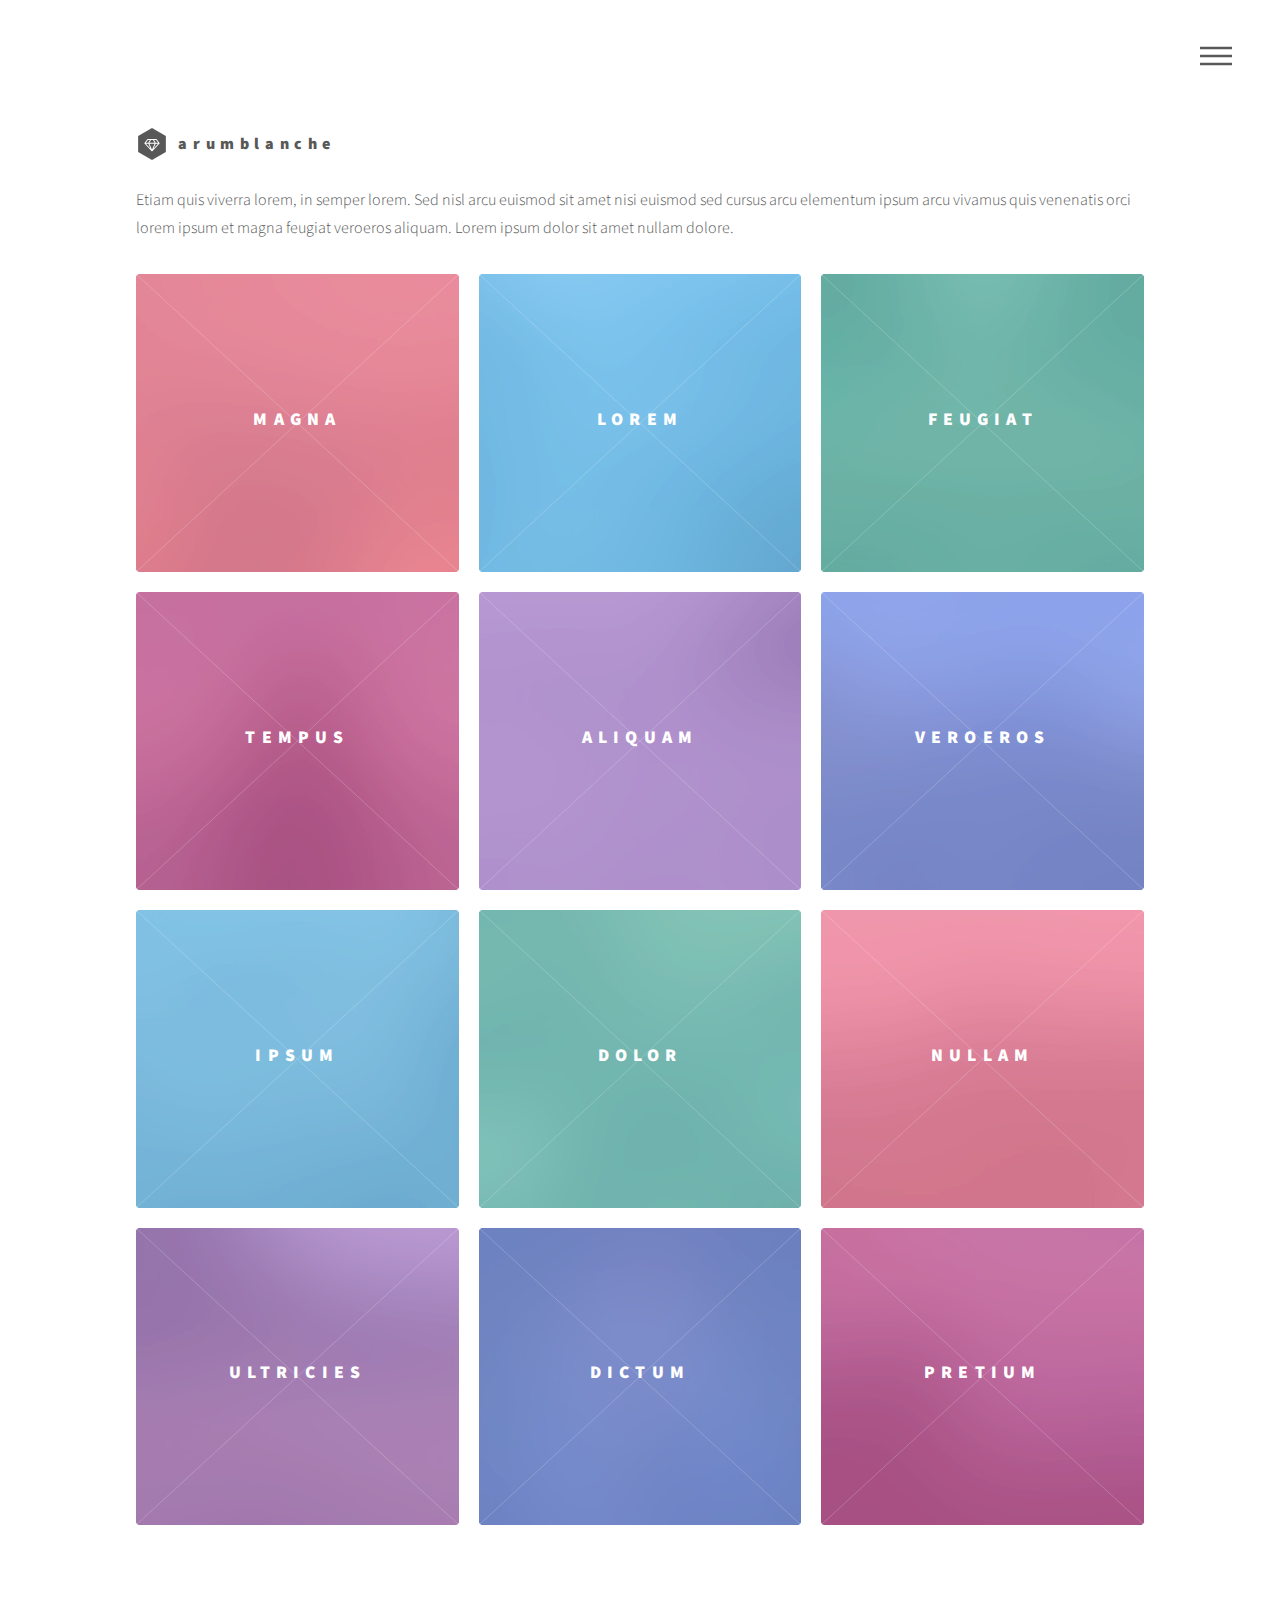
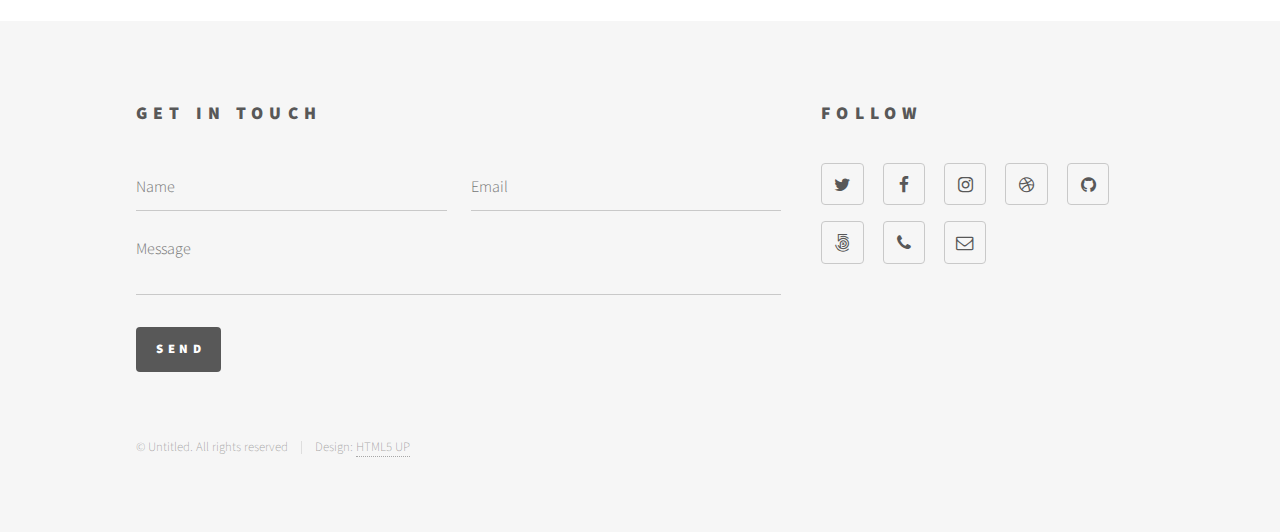
==== index.html @ fb4c318f "initial upload" ====
<!DOCTYPE HTML>
<!--
	Phantom by HTML5 UP
	html5up.net | @ajlkn
	Free for personal and commercial use under the CCA 3.0 license (html5up.net/license)
-->
<html>
	<head>
		<title>arum blanche</title>
		<meta charset="utf-8" />
		<meta name="viewport" content="width=device-width, initial-scale=1, user-scalable=no" />
		<link rel="stylesheet" href="assets/css/main.css" />
		<noscript><link rel="stylesheet" href="assets/css/noscript.css" /></noscript>
	</head>
	<body class="is-preload">
		<!-- Wrapper -->
			<div id="wrapper">

				<!-- Header -->
					<header id="header">
						<div class="inner">

							<!-- Logo -->
								<a href="index.html" class="logo">
									<span class="symbol"><img src="images/logo.svg" alt="" /></span><span class="title">arumblanche</span>
								</a>

							<!-- Nav -->
								<nav>
									<ul>
										<li><a href="#menu">Menu</a></li>
									</ul>
								</nav>

						</div>
					</header>

				<!-- Menu -->
					<nav id="menu">
						<h2>Menu</h2>
						<ul>
							<li><a href="index.html">Home</a></li>
							<li><a href="generic.html">Ipsum veroeros</a></li>
							<li><a href="generic.html">Tempus etiam</a></li>
							<li><a href="generic.html">Consequat dolor</a></li>
							<li><a href="elements.html">Elements</a></li>
						</ul>
					</nav>

				<!-- Main -->
					<div id="main">
						<div class="inner">
							<header>
								<!-- 
								<h1>This is Phantom, a free, fully responsive site<br />
								template designed by <a href="http://html5up.net">HTML5 UP</a>.</h1> --> 
								<p>Etiam quis viverra lorem, in semper lorem. Sed nisl arcu euismod sit amet nisi euismod sed cursus arcu elementum ipsum arcu vivamus quis venenatis orci lorem ipsum et magna feugiat veroeros aliquam. Lorem ipsum dolor sit amet nullam dolore.</p>
							</header>
							<section class="tiles">
								<article class="style1">
									<span class="image">
										<img src="images/pic01.jpg" alt="" />
									</span>
									<a href="generic.html">
										<h2>Magna</h2>
										<div class="content">
											<p>Sed nisl arcu euismod sit amet nisi lorem etiam dolor veroeros et feugiat.</p>
										</div>
									</a>
								</article>
								<article class="style2">
									<span class="image">
										<img src="images/pic02.jpg" alt="" />
									</span>
									<a href="generic.html">
										<h2>Lorem</h2>
										<div class="content">
											<p>Sed nisl arcu euismod sit amet nisi lorem etiam dolor veroeros et feugiat.</p>
										</div>
									</a>
								</article>
								<article class="style3">
									<span class="image">
										<img src="images/pic03.jpg" alt="" />
									</span>
									<a href="generic.html">
										<h2>Feugiat</h2>
										<div class="content">
											<p>Sed nisl arcu euismod sit amet nisi lorem etiam dolor veroeros et feugiat.</p>
										</div>
									</a>
								</article>
								<article class="style4">
									<span class="image">
										<img src="images/pic04.jpg" alt="" />
									</span>
									<a href="generic.html">
										<h2>Tempus</h2>
										<div class="content">
											<p>Sed nisl arcu euismod sit amet nisi lorem etiam dolor veroeros et feugiat.</p>
										</div>
									</a>
								</article>
								<article class="style5">
									<span class="image">
										<img src="images/pic05.jpg" alt="" />
									</span>
									<a href="generic.html">
										<h2>Aliquam</h2>
										<div class="content">
											<p>Sed nisl arcu euismod sit amet nisi lorem etiam dolor veroeros et feugiat.</p>
										</div>
									</a>
								</article>
								<article class="style6">
									<span class="image">
										<img src="images/pic06.jpg" alt="" />
									</span>
									<a href="generic.html">
										<h2>Veroeros</h2>
										<div class="content">
											<p>Sed nisl arcu euismod sit amet nisi lorem etiam dolor veroeros et feugiat.</p>
										</div>
									</a>
								</article>
								<article class="style2">
									<span class="image">
										<img src="images/pic07.jpg" alt="" />
									</span>
									<a href="generic.html">
										<h2>Ipsum</h2>
										<div class="content">
											<p>Sed nisl arcu euismod sit amet nisi lorem etiam dolor veroeros et feugiat.</p>
										</div>
									</a>
								</article>
								<article class="style3">
									<span class="image">
										<img src="images/pic08.jpg" alt="" />
									</span>
									<a href="generic.html">
										<h2>Dolor</h2>
										<div class="content">
											<p>Sed nisl arcu euismod sit amet nisi lorem etiam dolor veroeros et feugiat.</p>
										</div>
									</a>
								</article>
								<article class="style1">
									<span class="image">
										<img src="images/pic09.jpg" alt="" />
									</span>
									<a href="generic.html">
										<h2>Nullam</h2>
										<div class="content">
											<p>Sed nisl arcu euismod sit amet nisi lorem etiam dolor veroeros et feugiat.</p>
										</div>
									</a>
								</article>
								<article class="style5">
									<span class="image">
										<img src="images/pic10.jpg" alt="" />
									</span>
									<a href="generic.html">
										<h2>Ultricies</h2>
										<div class="content">
											<p>Sed nisl arcu euismod sit amet nisi lorem etiam dolor veroeros et feugiat.</p>
										</div>
									</a>
								</article>
								<article class="style6">
									<span class="image">
										<img src="images/pic11.jpg" alt="" />
									</span>
									<a href="generic.html">
										<h2>Dictum</h2>
										<div class="content">
											<p>Sed nisl arcu euismod sit amet nisi lorem etiam dolor veroeros et feugiat.</p>
										</div>
									</a>
								</article>
								<article class="style4">
									<span class="image">
										<img src="images/pic12.jpg" alt="" />
									</span>
									<a href="generic.html">
										<h2>Pretium</h2>
										<div class="content">
											<p>Sed nisl arcu euismod sit amet nisi lorem etiam dolor veroeros et feugiat.</p>
										</div>
									</a>
								</article>
							</section>
						</div>
					</div>

				<!-- Footer -->
					<footer id="footer">
						<div class="inner">
							<section>
								<h2>Get in touch</h2>
								<form method="post" action="#">
									<div class="fields">
										<div class="field half">
											<input type="text" name="name" id="name" placeholder="Name" />
										</div>
										<div class="field half">
											<input type="email" name="email" id="email" placeholder="Email" />
										</div>
										<div class="field">
											<textarea name="message" id="message" placeholder="Message"></textarea>
										</div>
									</div>
									<ul class="actions">
										<li><input type="submit" value="Send" class="primary" /></li>
									</ul>
								</form>
							</section>
							<section>
								<h2>Follow</h2>
								<ul class="icons">
									<li><a href="#" class="icon style2 fa-twitter"><span class="label">Twitter</span></a></li>
									<li><a href="#" class="icon style2 fa-facebook"><span class="label">Facebook</span></a></li>
									<li><a href="#" class="icon style2 fa-instagram"><span class="label">Instagram</span></a></li>
									<li><a href="#" class="icon style2 fa-dribbble"><span class="label">Dribbble</span></a></li>
									<li><a href="#" class="icon style2 fa-github"><span class="label">GitHub</span></a></li>
									<li><a href="#" class="icon style2 fa-500px"><span class="label">500px</span></a></li>
									<li><a href="#" class="icon style2 fa-phone"><span class="label">Phone</span></a></li>
									<li><a href="#" class="icon style2 fa-envelope-o"><span class="label">Email</span></a></li>
								</ul>
							</section>
							<ul class="copyright">
								<li>&copy; Untitled. All rights reserved</li><li>Design: <a href="http://html5up.net">HTML5 UP</a></li>
							</ul>
						</div>
					</footer>

			</div>

		<!-- Scripts -->
			<script src="assets/js/jquery.min.js"></script>
			<script src="assets/js/browser.min.js"></script>
			<script src="assets/js/breakpoints.min.js"></script>
			<script src="assets/js/util.js"></script>
			<script src="assets/js/main.js"></script>

	</body>
</html>
---- assets/css/main.css ----
@import url(font-awesome.min.css);
@import url("https://fonts.googleapis.com/css?family=Source+Sans+Pro:300,700,900");

/*
	Phantom by HTML5 UP
	html5up.net | @ajlkn
	Free for personal and commercial use under the CCA 3.0 license (html5up.net/license)
*/

html, body, div, span, applet, object,
iframe, h1, h2, h3, h4, h5, h6, p, blockquote,
pre, a, abbr, acronym, address, big, cite,
code, del, dfn, em, img, ins, kbd, q, s, samp,
small, strike, strong, sub, sup, tt, var, b,
u, i, center, dl, dt, dd, ol, ul, li, fieldset,
form, label, legend, table, caption, tbody,
tfoot, thead, tr, th, td, article, aside,
canvas, details, embed, figure, figcaption,
footer, header, hgroup, menu, nav, output, ruby,
section, summary, time, mark, audio, video {
	margin: 0;
	padding: 0;
	border: 0;
	font-size: 100%;
	font: inherit;
	vertical-align: baseline;}

article, aside, details, figcaption, figure,
footer, header, hgroup, menu, nav, section {
	display: block;}

body {
	line-height: 1;
}

ol, ul {
	list-style: none;
}

blockquote, q {
	quotes: none;
}

	blockquote:before, blockquote:after, q:before, q:after {
		content: '';
		content: none;
	}

table {
	border-collapse: collapse;
	border-spacing: 0;
}

body {
	-webkit-text-size-adjust: none;
}

mark {
	background-color: transparent;
	color: inherit;
}

input::-moz-focus-inner {
	border: 0;
	padding: 0;
}

input, select, textarea {
	-moz-appearance: none;
	-webkit-appearance: none;
	-ms-appearance: none;
	appearance: none;
}

/* Basic */

	@-ms-viewport {
		width: device-width;
	}

	body {
		-ms-overflow-style: scrollbar;
	}

	@media screen and (max-width: 480px) {

		html, body {
			min-width: 320px;
		}

	}

	html {
		box-sizing: border-box;
	}

	*, *:before, *:after {
		box-sizing: inherit;
	}

	body {
		background: #ffffff;
	}

		body.is-preload *, body.is-preload *:before, body.is-preload *:after {
			-moz-animation: none !important;
			-webkit-animation: none !important;
			-ms-animation: none !important;
			animation: none !important;
			-moz-transition: none !important;
			-webkit-transition: none !important;
			-ms-transition: none !important;
			transition: none !important;
		}

/* Type */

	body, input, select, textarea {
		color: #585858;
		font-family: "Source Sans Pro", Helvetica, sans-serif;
		font-size: 16pt;
		font-weight: 300;
		line-height: 1.75;
	}

		@media screen and (max-width: 1680px) {

			body, input, select, textarea {
				font-size: 14pt;
			}

		}

		@media screen and (max-width: 1280px) {

			body, input, select, textarea {
				font-size: 12pt;
			}

		}

	a {
		-moz-transition: border-bottom-color 0.2s ease, color 0.2s ease;
		-webkit-transition: border-bottom-color 0.2s ease, color 0.2s ease;
		-ms-transition: border-bottom-color 0.2s ease, color 0.2s ease;
		transition: border-bottom-color 0.2s ease, color 0.2s ease;
		text-decoration: none;
		color: #585858;
		border-bottom: dotted 1px rgba(88, 88, 88, 0.5);
	}

		a:hover {
			border-bottom-color: transparent;
			color: #f2849e !important;
		}

	strong, b {
		font-weight: 900;
	}

	em, i {
		font-style: italic;
	}

	p {
		margin: 0 0 2em 0;
	}

	h1 {
		font-size: 2.75em;
		font-weight: 700;
		line-height: 1.3;
		margin: 0 0 1em 0;
		letter-spacing: -0.035em;
	}

		h1 a {
			color: inherit;
		}

		@media screen and (max-width: 736px) {

			h1 {
				font-size: 2em;
				margin: 0 0 1em 0;
			}

		}

		@media screen and (max-width: 360px) {

			h1 {
				font-size: 1.75em;
			}

		}

	h2, h3, h4, h5, h6 {
		font-weight: 900;
		line-height: 1.5;
		margin: 0 0 2em 0;
		text-transform: uppercase;
		letter-spacing: 0.35em;
	}

		h2 a, h3 a, h4 a, h5 a, h6 a {
			color: inherit;
		}

	h2 {
		font-size: 1.1em;
	}

	h3 {
		font-size: 1em;
	}

	h4 {
		font-size: 0.8em;
	}

	h5 {
		font-size: 0.8em;
	}

	h6 {
		font-size: 0.8em;
	}

	@media screen and (max-width: 980px) {

		h1 br, h2 br, h3 br, h4 br, h5 br, h6 br {
			display: none;
		}

	}

	@media screen and (max-width: 736px) {

		h2 {
			font-size: 1em;
		}

		h3 {
			font-size: 0.8em;
		}

	}

	sub {
		font-size: 0.8em;
		position: relative;
		top: 0.5em;
	}

	sup {
		font-size: 0.8em;
		position: relative;
		top: -0.5em;
	}

	blockquote {
		border-left: solid 4px #c9c9c9;
		font-style: italic;
		margin: 0 0 2em 0;
		padding: 0.5em 0 0.5em 2em;
	}

	code {
		background: rgba(144, 144, 144, 0.075);
		border-radius: 4px;
		border: solid 1px #c9c9c9;
		font-family: "Courier New", monospace;
		font-size: 0.9em;
		margin: 0 0.25em;
		padding: 0.25em 0.65em;
	}

	pre {
		-webkit-overflow-scrolling: touch;
		font-family: "Courier New", monospace;
		font-size: 0.9em;
		margin: 0 0 2em 0;
	}

		pre code {
			display: block;
			line-height: 1.75;
			padding: 1em 1.5em;
			overflow-x: auto;
		}

	hr {
		border: 0;
		border-bottom: solid 1px #c9c9c9;
		margin: 2em 0;
	}

		hr.major {
			margin: 3em 0;
		}

	.align-left {
		text-align: left;
	}

	.align-center {
		text-align: center;
	}

	.align-right {
		text-align: right;
	}

/* Row */

	.row {
		display: flex;
		flex-wrap: wrap;
		box-sizing: border-box;
		align-items: stretch;
	}

		.row > * {
			box-sizing: border-box;
		}

		.row.gtr-uniform > * > :last-child {
			margin-bottom: 0;
		}

		.row.aln-left {
			justify-content: flex-start;
		}

		.row.aln-center {
			justify-content: center;
		}

		.row.aln-right {
			justify-content: flex-end;
		}

		.row.aln-top {
			align-items: flex-start;
		}

		.row.aln-middle {
			align-items: center;
		}

		.row.aln-bottom {
			align-items: flex-end;
		}

		.row > .imp {
			order: -1;
		}

		.row > .col-1 {
			width: 8.3333333333%;
		}

		.row > .off-1 {
			margin-left: 8.3333333333%;
		}

		.row > .col-2 {
			width: 16.6666666667%;
		}

		.row > .off-2 {
			margin-left: 16.6666666667%;
		}

		.row > .col-3 {
			width: 25%;
		}

		.row > .off-3 {
			margin-left: 25%;
		}

		.row > .col-4 {
			width: 33.3333333333%;
		}

		.row > .off-4 {
			margin-left: 33.3333333333%;
		}

		.row > .col-5 {
			width: 41.6666666667%;
		}

		.row > .off-5 {
			margin-left: 41.6666666667%;
		}

		.row > .col-6 {
			width: 50%;
		}

		.row > .off-6 {
			margin-left: 50%;
		}

		.row > .col-7 {
			width: 58.3333333333%;
		}

		.row > .off-7 {
			margin-left: 58.3333333333%;
		}

		.row > .col-8 {
			width: 66.6666666667%;
		}

		.row > .off-8 {
			margin-left: 66.6666666667%;
		}

		.row > .col-9 {
			width: 75%;
		}

		.row > .off-9 {
			margin-left: 75%;
		}

		.row > .col-10 {
			width: 83.3333333333%;
		}

		.row > .off-10 {
			margin-left: 83.3333333333%;
		}

		.row > .col-11 {
			width: 91.6666666667%;
		}

		.row > .off-11 {
			margin-left: 91.6666666667%;
		}

		.row > .col-12 {
			width: 100%;
		}

		.row > .off-12 {
			margin-left: 100%;
		}

		.row.gtr-0 {
			margin-top: 0;
			margin-left: 0em;
		}

			.row.gtr-0 > * {
				padding: 0 0 0 0em;
			}

			.row.gtr-0.gtr-uniform {
				margin-top: 0em;
			}

				.row.gtr-0.gtr-uniform > * {
					padding-top: 0em;
				}

		.row.gtr-25 {
			margin-top: 0;
			margin-left: -0.5em;
		}

			.row.gtr-25 > * {
				padding: 0 0 0 0.5em;
			}

			.row.gtr-25.gtr-uniform {
				margin-top: -0.5em;
			}

				.row.gtr-25.gtr-uniform > * {
					padding-top: 0.5em;
				}

		.row.gtr-50 {
			margin-top: 0;
			margin-left: -1em;
		}

			.row.gtr-50 > * {
				padding: 0 0 0 1em;
			}

			.row.gtr-50.gtr-uniform {
				margin-top: -1em;
			}

				.row.gtr-50.gtr-uniform > * {
					padding-top: 1em;
				}

		.row {
			margin-top: 0;
			margin-left: -2em;
		}

			.row > * {
				padding: 0 0 0 2em;
			}

			.row.gtr-uniform {
				margin-top: -2em;
			}

				.row.gtr-uniform > * {
					padding-top: 2em;
				}

		.row.gtr-150 {
			margin-top: 0;
			margin-left: -3em;
		}

			.row.gtr-150 > * {
				padding: 0 0 0 3em;
			}

			.row.gtr-150.gtr-uniform {
				margin-top: -3em;
			}

				.row.gtr-150.gtr-uniform > * {
					padding-top: 3em;
				}

		.row.gtr-200 {
			margin-top: 0;
			margin-left: -4em;
		}

			.row.gtr-200 > * {
				padding: 0 0 0 4em;
			}

			.row.gtr-200.gtr-uniform {
				margin-top: -4em;
			}

				.row.gtr-200.gtr-uniform > * {
					padding-top: 4em;
				}

		@media screen and (max-width: 1680px) {

			.row {
				display: flex;
				flex-wrap: wrap;
				box-sizing: border-box;
				align-items: stretch;
			}

				.row > * {
					box-sizing: border-box;
				}

				.row.gtr-uniform > * > :last-child {
					margin-bottom: 0;
				}

				.row.aln-left {
					justify-content: flex-start;
				}

				.row.aln-center {
					justify-content: center;
				}

				.row.aln-right {
					justify-content: flex-end;
				}

				.row.aln-top {
					align-items: flex-start;
				}

				.row.aln-middle {
					align-items: center;
				}

				.row.aln-bottom {
					align-items: flex-end;
				}

				.row > .imp-xlarge {
					order: -1;
				}

				.row > .col-1-xlarge {
					width: 8.3333333333%;
				}

				.row > .off-1-xlarge {
					margin-left: 8.3333333333%;
				}

				.row > .col-2-xlarge {
					width: 16.6666666667%;
				}

				.row > .off-2-xlarge {
					margin-left: 16.6666666667%;
				}

				.row > .col-3-xlarge {
					width: 25%;
				}

				.row > .off-3-xlarge {
					margin-left: 25%;
				}

				.row > .col-4-xlarge {
					width: 33.3333333333%;
				}

				.row > .off-4-xlarge {
					margin-left: 33.3333333333%;
				}

				.row > .col-5-xlarge {
					width: 41.6666666667%;
				}

				.row > .off-5-xlarge {
					margin-left: 41.6666666667%;
				}

				.row > .col-6-xlarge {
					width: 50%;
				}

				.row > .off-6-xlarge {
					margin-left: 50%;
				}

				.row > .col-7-xlarge {
					width: 58.3333333333%;
				}

				.row > .off-7-xlarge {
					margin-left: 58.3333333333%;
				}

				.row > .col-8-xlarge {
					width: 66.6666666667%;
				}

				.row > .off-8-xlarge {
					margin-left: 66.6666666667%;
				}

				.row > .col-9-xlarge {
					width: 75%;
				}

				.row > .off-9-xlarge {
					margin-left: 75%;
				}

				.row > .col-10-xlarge {
					width: 83.3333333333%;
				}

				.row > .off-10-xlarge {
					margin-left: 83.3333333333%;
				}

				.row > .col-11-xlarge {
					width: 91.6666666667%;
				}

				.row > .off-11-xlarge {
					margin-left: 91.6666666667%;
				}

				.row > .col-12-xlarge {
					width: 100%;
				}

				.row > .off-12-xlarge {
					margin-left: 100%;
				}

				.row.gtr-0 {
					margin-top: 0;
					margin-left: 0em;
				}

					.row.gtr-0 > * {
						padding: 0 0 0 0em;
					}

					.row.gtr-0.gtr-uniform {
						margin-top: 0em;
					}

						.row.gtr-0.gtr-uniform > * {
							padding-top: 0em;
						}

				.row.gtr-25 {
					margin-top: 0;
					margin-left: -0.5em;
				}

					.row.gtr-25 > * {
						padding: 0 0 0 0.5em;
					}

					.row.gtr-25.gtr-uniform {
						margin-top: -0.5em;
					}

						.row.gtr-25.gtr-uniform > * {
							padding-top: 0.5em;
						}

				.row.gtr-50 {
					margin-top: 0;
					margin-left: -1em;
				}

					.row.gtr-50 > * {
						padding: 0 0 0 1em;
					}

					.row.gtr-50.gtr-uniform {
						margin-top: -1em;
					}

						.row.gtr-50.gtr-uniform > * {
							padding-top: 1em;
						}

				.row {
					margin-top: 0;
					margin-left: -2em;
				}

					.row > * {
						padding: 0 0 0 2em;
					}

					.row.gtr-uniform {
						margin-top: -2em;
					}

						.row.gtr-uniform > * {
							padding-top: 2em;
						}

				.row.gtr-150 {
					margin-top: 0;
					margin-left: -3em;
				}

					.row.gtr-150 > * {
						padding: 0 0 0 3em;
					}

					.row.gtr-150.gtr-uniform {
						margin-top: -3em;
					}

						.row.gtr-150.gtr-uniform > * {
							padding-top: 3em;
						}

				.row.gtr-200 {
					margin-top: 0;
					margin-left: -4em;
				}

					.row.gtr-200 > * {
						padding: 0 0 0 4em;
					}

					.row.gtr-200.gtr-uniform {
						margin-top: -4em;
					}

						.row.gtr-200.gtr-uniform > * {
							padding-top: 4em;
						}

		}

		@media screen and (max-width: 1280px) {

			.row {
				display: flex;
				flex-wrap: wrap;
				box-sizing: border-box;
				align-items: stretch;
			}

				.row > * {
					box-sizing: border-box;
				}

				.row.gtr-uniform > * > :last-child {
					margin-bottom: 0;
				}

				.row.aln-left {
					justify-content: flex-start;
				}

				.row.aln-center {
					justify-content: center;
				}

				.row.aln-right {
					justify-content: flex-end;
				}

				.row.aln-top {
					align-items: flex-start;
				}

				.row.aln-middle {
					align-items: center;
				}

				.row.aln-bottom {
					align-items: flex-end;
				}

				.row > .imp-large {
					order: -1;
				}

				.row > .col-1-large {
					width: 8.3333333333%;
				}

				.row > .off-1-large {
					margin-left: 8.3333333333%;
				}

				.row > .col-2-large {
					width: 16.6666666667%;
				}

				.row > .off-2-large {
					margin-left: 16.6666666667%;
				}

				.row > .col-3-large {
					width: 25%;
				}

				.row > .off-3-large {
					margin-left: 25%;
				}

				.row > .col-4-large {
					width: 33.3333333333%;
				}

				.row > .off-4-large {
					margin-left: 33.3333333333%;
				}

				.row > .col-5-large {
					width: 41.6666666667%;
				}

				.row > .off-5-large {
					margin-left: 41.6666666667%;
				}

				.row > .col-6-large {
					width: 50%;
				}

				.row > .off-6-large {
					margin-left: 50%;
				}

				.row > .col-7-large {
					width: 58.3333333333%;
				}

				.row > .off-7-large {
					margin-left: 58.3333333333%;
				}

				.row > .col-8-large {
					width: 66.6666666667%;
				}

				.row > .off-8-large {
					margin-left: 66.6666666667%;
				}

				.row > .col-9-large {
					width: 75%;
				}

				.row > .off-9-large {
					margin-left: 75%;
				}

				.row > .col-10-large {
					width: 83.3333333333%;
				}

				.row > .off-10-large {
					margin-left: 83.3333333333%;
				}

				.row > .col-11-large {
					width: 91.6666666667%;
				}

				.row > .off-11-large {
					margin-left: 91.6666666667%;
				}

				.row > .col-12-large {
					width: 100%;
				}

				.row > .off-12-large {
					margin-left: 100%;
				}

				.row.gtr-0 {
					margin-top: 0;
					margin-left: 0em;
				}

					.row.gtr-0 > * {
						padding: 0 0 0 0em;
					}

					.row.gtr-0.gtr-uniform {
						margin-top: 0em;
					}

						.row.gtr-0.gtr-uniform > * {
							padding-top: 0em;
						}

				.row.gtr-25 {
					margin-top: 0;
					margin-left: -0.5em;
				}

					.row.gtr-25 > * {
						padding: 0 0 0 0.5em;
					}

					.row.gtr-25.gtr-uniform {
						margin-top: -0.5em;
					}

						.row.gtr-25.gtr-uniform > * {
							padding-top: 0.5em;
						}

				.row.gtr-50 {
					margin-top: 0;
					margin-left: -1em;
				}

					.row.gtr-50 > * {
						padding: 0 0 0 1em;
					}

					.row.gtr-50.gtr-uniform {
						margin-top: -1em;
					}

						.row.gtr-50.gtr-uniform > * {
							padding-top: 1em;
						}

				.row {
					margin-top: 0;
					margin-left: -2em;
				}

					.row > * {
						padding: 0 0 0 2em;
					}

					.row.gtr-uniform {
						margin-top: -2em;
					}

						.row.gtr-uniform > * {
							padding-top: 2em;
						}

				.row.gtr-150 {
					margin-top: 0;
					margin-left: -3em;
				}

					.row.gtr-150 > * {
						padding: 0 0 0 3em;
					}

					.row.gtr-150.gtr-uniform {
						margin-top: -3em;
					}

						.row.gtr-150.gtr-uniform > * {
							padding-top: 3em;
						}

				.row.gtr-200 {
					margin-top: 0;
					margin-left: -4em;
				}

					.row.gtr-200 > * {
						padding: 0 0 0 4em;
					}

					.row.gtr-200.gtr-uniform {
						margin-top: -4em;
					}

						.row.gtr-200.gtr-uniform > * {
							padding-top: 4em;
						}

		}

		@media screen and (max-width: 980px) {

			.row {
				display: flex;
				flex-wrap: wrap;
				box-sizing: border-box;
				align-items: stretch;
			}

				.row > * {
					box-sizing: border-box;
				}

				.row.gtr-uniform > * > :last-child {
					margin-bottom: 0;
				}

				.row.aln-left {
					justify-content: flex-start;
				}

				.row.aln-center {
					justify-content: center;
				}

				.row.aln-right {
					justify-content: flex-end;
				}

				.row.aln-top {
					align-items: flex-start;
				}

				.row.aln-middle {
					align-items: center;
				}

				.row.aln-bottom {
					align-items: flex-end;
				}

				.row > .imp-medium {
					order: -1;
				}

				.row > .col-1-medium {
					width: 8.3333333333%;
				}

				.row > .off-1-medium {
					margin-left: 8.3333333333%;
				}

				.row > .col-2-medium {
					width: 16.6666666667%;
				}

				.row > .off-2-medium {
					margin-left: 16.6666666667%;
				}

				.row > .col-3-medium {
					width: 25%;
				}

				.row > .off-3-medium {
					margin-left: 25%;
				}

				.row > .col-4-medium {
					width: 33.3333333333%;
				}

				.row > .off-4-medium {
					margin-left: 33.3333333333%;
				}

				.row > .col-5-medium {
					width: 41.6666666667%;
				}

				.row > .off-5-medium {
					margin-left: 41.6666666667%;
				}

				.row > .col-6-medium {
					width: 50%;
				}

				.row > .off-6-medium {
					margin-left: 50%;
				}

				.row > .col-7-medium {
					width: 58.3333333333%;
				}

				.row > .off-7-medium {
					margin-left: 58.3333333333%;
				}

				.row > .col-8-medium {
					width: 66.6666666667%;
				}

				.row > .off-8-medium {
					margin-left: 66.6666666667%;
				}

				.row > .col-9-medium {
					width: 75%;
				}

				.row > .off-9-medium {
					margin-left: 75%;
				}

				.row > .col-10-medium {
					width: 83.3333333333%;
				}

				.row > .off-10-medium {
					margin-left: 83.3333333333%;
				}

				.row > .col-11-medium {
					width: 91.6666666667%;
				}

				.row > .off-11-medium {
					margin-left: 91.6666666667%;
				}

				.row > .col-12-medium {
					width: 100%;
				}

				.row > .off-12-medium {
					margin-left: 100%;
				}

				.row.gtr-0 {
					margin-top: 0;
					margin-left: 0em;
				}

					.row.gtr-0 > * {
						padding: 0 0 0 0em;
					}

					.row.gtr-0.gtr-uniform {
						margin-top: 0em;
					}

						.row.gtr-0.gtr-uniform > * {
							padding-top: 0em;
						}

				.row.gtr-25 {
					margin-top: 0;
					margin-left: -0.375em;
				}

					.row.gtr-25 > * {
						padding: 0 0 0 0.375em;
					}

					.row.gtr-25.gtr-uniform {
						margin-top: -0.375em;
					}

						.row.gtr-25.gtr-uniform > * {
							padding-top: 0.375em;
						}

				.row.gtr-50 {
					margin-top: 0;
					margin-left: -0.75em;
				}

					.row.gtr-50 > * {
						padding: 0 0 0 0.75em;
					}

					.row.gtr-50.gtr-uniform {
						margin-top: -0.75em;
					}

						.row.gtr-50.gtr-uniform > * {
							padding-top: 0.75em;
						}

				.row {
					margin-top: 0;
					margin-left: -1.5em;
				}

					.row > * {
						padding: 0 0 0 1.5em;
					}

					.row.gtr-uniform {
						margin-top: -1.5em;
					}

						.row.gtr-uniform > * {
							padding-top: 1.5em;
						}

				.row.gtr-150 {
					margin-top: 0;
					margin-left: -2.25em;
				}

					.row.gtr-150 > * {
						padding: 0 0 0 2.25em;
					}

					.row.gtr-150.gtr-uniform {
						margin-top: -2.25em;
					}

						.row.gtr-150.gtr-uniform > * {
							padding-top: 2.25em;
						}

				.row.gtr-200 {
					margin-top: 0;
					margin-left: -3em;
				}

					.row.gtr-200 > * {
						padding: 0 0 0 3em;
					}

					.row.gtr-200.gtr-uniform {
						margin-top: -3em;
					}

						.row.gtr-200.gtr-uniform > * {
							padding-top: 3em;
						}

		}

		@media screen and (max-width: 736px) {

			.row {
				display: flex;
				flex-wrap: wrap;
				box-sizing: border-box;
				align-items: stretch;
			}

				.row > * {
					box-sizing: border-box;
				}

				.row.gtr-uniform > * > :last-child {
					margin-bottom: 0;
				}

				.row.aln-left {
					justify-content: flex-start;
				}

				.row.aln-center {
					justify-content: center;
				}

				.row.aln-right {
					justify-content: flex-end;
				}

				.row.aln-top {
					align-items: flex-start;
				}

				.row.aln-middle {
					align-items: center;
				}

				.row.aln-bottom {
					align-items: flex-end;
				}

				.row > .imp-small {
					order: -1;
				}

				.row > .col-1-small {
					width: 8.3333333333%;
				}

				.row > .off-1-small {
					margin-left: 8.3333333333%;
				}

				.row > .col-2-small {
					width: 16.6666666667%;
				}

				.row > .off-2-small {
					margin-left: 16.6666666667%;
				}

				.row > .col-3-small {
					width: 25%;
				}

				.row > .off-3-small {
					margin-left: 25%;
				}

				.row > .col-4-small {
					width: 33.3333333333%;
				}

				.row > .off-4-small {
					margin-left: 33.3333333333%;
				}

				.row > .col-5-small {
					width: 41.6666666667%;
				}

				.row > .off-5-small {
					margin-left: 41.6666666667%;
				}

				.row > .col-6-small {
					width: 50%;
				}

				.row > .off-6-small {
					margin-left: 50%;
				}

				.row > .col-7-small {
					width: 58.3333333333%;
				}

				.row > .off-7-small {
					margin-left: 58.3333333333%;
				}

				.row > .col-8-small {
					width: 66.6666666667%;
				}

				.row > .off-8-small {
					margin-left: 66.6666666667%;
				}

				.row > .col-9-small {
					width: 75%;
				}

				.row > .off-9-small {
					margin-left: 75%;
				}

				.row > .col-10-small {
					width: 83.3333333333%;
				}

				.row > .off-10-small {
					margin-left: 83.3333333333%;
				}

				.row > .col-11-small {
					width: 91.6666666667%;
				}

				.row > .off-11-small {
					margin-left: 91.6666666667%;
				}

				.row > .col-12-small {
					width: 100%;
				}

				.row > .off-12-small {
					margin-left: 100%;
				}

				.row.gtr-0 {
					margin-top: 0;
					margin-left: 0em;
				}

					.row.gtr-0 > * {
						padding: 0 0 0 0em;
					}

					.row.gtr-0.gtr-uniform {
						margin-top: 0em;
					}

						.row.gtr-0.gtr-uniform > * {
							padding-top: 0em;
						}

				.row.gtr-25 {
					margin-top: 0;
					margin-left: -0.25em;
				}

					.row.gtr-25 > * {
						padding: 0 0 0 0.25em;
					}

					.row.gtr-25.gtr-uniform {
						margin-top: -0.25em;
					}

						.row.gtr-25.gtr-uniform > * {
							padding-top: 0.25em;
						}

				.row.gtr-50 {
					margin-top: 0;
					margin-left: -0.5em;
				}

					.row.gtr-50 > * {
						padding: 0 0 0 0.5em;
					}

					.row.gtr-50.gtr-uniform {
						margin-top: -0.5em;
					}

						.row.gtr-50.gtr-uniform > * {
							padding-top: 0.5em;
						}

				.row {
					margin-top: 0;
					margin-left: -1em;
				}

					.row > * {
						padding: 0 0 0 1em;
					}

					.row.gtr-uniform {
						margin-top: -1em;
					}

						.row.gtr-uniform > * {
							padding-top: 1em;
						}

				.row.gtr-150 {
					margin-top: 0;
					margin-left: -1.5em;
				}

					.row.gtr-150 > * {
						padding: 0 0 0 1.5em;
					}

					.row.gtr-150.gtr-uniform {
						margin-top: -1.5em;
					}

						.row.gtr-150.gtr-uniform > * {
							padding-top: 1.5em;
						}

				.row.gtr-200 {
					margin-top: 0;
					margin-left: -2em;
				}

					.row.gtr-200 > * {
						padding: 0 0 0 2em;
					}

					.row.gtr-200.gtr-uniform {
						margin-top: -2em;
					}

						.row.gtr-200.gtr-uniform > * {
							padding-top: 2em;
						}

		}

		@media screen and (max-width: 480px) {

			.row {
				display: flex;
				flex-wrap: wrap;
				box-sizing: border-box;
				align-items: stretch;
			}

				.row > * {
					box-sizing: border-box;
				}

				.row.gtr-uniform > * > :last-child {
					margin-bottom: 0;
				}

				.row.aln-left {
					justify-content: flex-start;
				}

				.row.aln-center {
					justify-content: center;
				}

				.row.aln-right {
					justify-content: flex-end;
				}

				.row.aln-top {
					align-items: flex-start;
				}

				.row.aln-middle {
					align-items: center;
				}

				.row.aln-bottom {
					align-items: flex-end;
				}

				.row > .imp-xsmall {
					order: -1;
				}

				.row > .col-1-xsmall {
					width: 8.3333333333%;
				}

				.row > .off-1-xsmall {
					margin-left: 8.3333333333%;
				}

				.row > .col-2-xsmall {
					width: 16.6666666667%;
				}

				.row > .off-2-xsmall {
					margin-left: 16.6666666667%;
				}

				.row > .col-3-xsmall {
					width: 25%;
				}

				.row > .off-3-xsmall {
					margin-left: 25%;
				}

				.row > .col-4-xsmall {
					width: 33.3333333333%;
				}

				.row > .off-4-xsmall {
					margin-left: 33.3333333333%;
				}

				.row > .col-5-xsmall {
					width: 41.6666666667%;
				}

				.row > .off-5-xsmall {
					margin-left: 41.6666666667%;
				}

				.row > .col-6-xsmall {
					width: 50%;
				}

				.row > .off-6-xsmall {
					margin-left: 50%;
				}

				.row > .col-7-xsmall {
					width: 58.3333333333%;
				}

				.row > .off-7-xsmall {
					margin-left: 58.3333333333%;
				}

				.row > .col-8-xsmall {
					width: 66.6666666667%;
				}

				.row > .off-8-xsmall {
					margin-left: 66.6666666667%;
				}

				.row > .col-9-xsmall {
					width: 75%;
				}

				.row > .off-9-xsmall {
					margin-left: 75%;
				}

				.row > .col-10-xsmall {
					width: 83.3333333333%;
				}

				.row > .off-10-xsmall {
					margin-left: 83.3333333333%;
				}

				.row > .col-11-xsmall {
					width: 91.6666666667%;
				}

				.row > .off-11-xsmall {
					margin-left: 91.6666666667%;
				}

				.row > .col-12-xsmall {
					width: 100%;
				}

				.row > .off-12-xsmall {
					margin-left: 100%;
				}

				.row.gtr-0 {
					margin-top: 0;
					margin-left: 0em;
				}

					.row.gtr-0 > * {
						padding: 0 0 0 0em;
					}

					.row.gtr-0.gtr-uniform {
						margin-top: 0em;
					}

						.row.gtr-0.gtr-uniform > * {
							padding-top: 0em;
						}

				.row.gtr-25 {
					margin-top: 0;
					margin-left: -0.25em;
				}

					.row.gtr-25 > * {
						padding: 0 0 0 0.25em;
					}

					.row.gtr-25.gtr-uniform {
						margin-top: -0.25em;
					}

						.row.gtr-25.gtr-uniform > * {
							padding-top: 0.25em;
						}

				.row.gtr-50 {
					margin-top: 0;
					margin-left: -0.5em;
				}

					.row.gtr-50 > * {
						padding: 0 0 0 0.5em;
					}

					.row.gtr-50.gtr-uniform {
						margin-top: -0.5em;
					}

						.row.gtr-50.gtr-uniform > * {
							padding-top: 0.5em;
						}

				.row {
					margin-top: 0;
					margin-left: -1em;
				}

					.row > * {
						padding: 0 0 0 1em;
					}

					.row.gtr-uniform {
						margin-top: -1em;
					}

						.row.gtr-uniform > * {
							padding-top: 1em;
						}

				.row.gtr-150 {
					margin-top: 0;
					margin-left: -1.5em;
				}

					.row.gtr-150 > * {
						padding: 0 0 0 1.5em;
					}

					.row.gtr-150.gtr-uniform {
						margin-top: -1.5em;
					}

						.row.gtr-150.gtr-uniform > * {
							padding-top: 1.5em;
						}

				.row.gtr-200 {
					margin-top: 0;
					margin-left: -2em;
				}

					.row.gtr-200 > * {
						padding: 0 0 0 2em;
					}

					.row.gtr-200.gtr-uniform {
						margin-top: -2em;
					}

						.row.gtr-200.gtr-uniform > * {
							padding-top: 2em;
						}

		}

/* Section/Article */

	section.special, article.special {
		text-align: center;
	}

	header p {
		margin-top: -1em;
	}

	@media screen and (max-width: 736px) {

		header p {
			margin-top: 0;
		}

	}

/* Icon */

	.icon {
		text-decoration: none;
		border-bottom: none;
		position: relative;
	}

		.icon:before {
			-moz-osx-font-smoothing: grayscale;
			-webkit-font-smoothing: antialiased;
			font-family: FontAwesome;
			font-style: normal;
			font-weight: normal;
			text-transform: none !important;
		}

		.icon > .label {
			display: none;
		}

		.icon.style2 {
			-moz-transition: background-color 0.2s ease-in-out, color 0.2s ease-in-out, border-color 0.2s ease-in-out;
			-webkit-transition: background-color 0.2s ease-in-out, color 0.2s ease-in-out, border-color 0.2s ease-in-out;
			-ms-transition: background-color 0.2s ease-in-out, color 0.2s ease-in-out, border-color 0.2s ease-in-out;
			transition: background-color 0.2s ease-in-out, color 0.2s ease-in-out, border-color 0.2s ease-in-out;
			background-color: transparent;
			border: solid 1px #c9c9c9;
			border-radius: 4px;
			width: 2.65em;
			height: 2.65em;
			display: inline-block;
			text-align: center;
			line-height: 2.65em;
			color: inherit;
		}

			.icon.style2:before {
				font-size: 1.1em;
			}

			.icon.style2:hover {
				color: #f2849e;
				border-color: #f2849e;
			}

			.icon.style2:active {
				background-color: rgba(242, 132, 158, 0.1);
			}

/* List */

	ol {
		list-style: decimal;
		margin: 0 0 2em 0;
		padding-left: 1.25em;
	}

		ol li {
			padding-left: 0.25em;
		}

	ul {
		list-style: disc;
		margin: 0 0 2em 0;
		padding-left: 1em;
	}

		ul li {
			padding-left: 0.5em;
		}

		ul.alt {
			list-style: none;
			padding-left: 0;
		}

			ul.alt li {
				border-top: solid 1px #c9c9c9;
				padding: 0.5em 0;
			}

				ul.alt li:first-child {
					border-top: 0;
					padding-top: 0;
				}

	dl {
		margin: 0 0 2em 0;
	}

		dl dt {
			display: block;
			font-weight: 900;
			margin: 0 0 1em 0;
		}

		dl dd {
			margin-left: 2em;
		}

/* Actions */

	ul.actions {
		display: -moz-flex;
		display: -webkit-flex;
		display: -ms-flex;
		display: flex;
		cursor: default;
		list-style: none;
		margin-left: -1em;
		padding-left: 0;
	}

		ul.actions li {
			padding: 0 0 0 1em;
			vertical-align: middle;
		}

		ul.actions.special {
			-moz-justify-content: center;
			-webkit-justify-content: center;
			-ms-justify-content: center;
			justify-content: center;
			width: 100%;
			margin-left: 0;
		}

			ul.actions.special li:first-child {
				padding-left: 0;
			}

		ul.actions.stacked {
			-moz-flex-direction: column;
			-webkit-flex-direction: column;
			-ms-flex-direction: column;
			flex-direction: column;
			margin-left: 0;
		}

			ul.actions.stacked li {
				padding: 1.3em 0 0 0;
			}

				ul.actions.stacked li:first-child {
					padding-top: 0;
				}

		ul.actions.fit {
			width: calc(100% + 1em);
		}

			ul.actions.fit li {
				-moz-flex-grow: 1;
				-webkit-flex-grow: 1;
				-ms-flex-grow: 1;
				flex-grow: 1;
				-moz-flex-shrink: 1;
				-webkit-flex-shrink: 1;
				-ms-flex-shrink: 1;
				flex-shrink: 1;
				width: 100%;
			}

				ul.actions.fit li > * {
					width: 100%;
				}

			ul.actions.fit.stacked {
				width: 100%;
			}

		@media screen and (max-width: 480px) {

			ul.actions:not(.fixed) {
				-moz-flex-direction: column;
				-webkit-flex-direction: column;
				-ms-flex-direction: column;
				flex-direction: column;
				margin-left: 0;
				width: 100% !important;
			}

				ul.actions:not(.fixed) li {
					-moz-flex-grow: 1;
					-webkit-flex-grow: 1;
					-ms-flex-grow: 1;
					flex-grow: 1;
					-moz-flex-shrink: 1;
					-webkit-flex-shrink: 1;
					-ms-flex-shrink: 1;
					flex-shrink: 1;
					padding: 1em 0 0 0;
					text-align: center;
					width: 100%;
				}

					ul.actions:not(.fixed) li > * {
						width: 100%;
					}

					ul.actions:not(.fixed) li:first-child {
						padding-top: 0;
					}

					ul.actions:not(.fixed) li input[type="submit"],
					ul.actions:not(.fixed) li input[type="reset"],
					ul.actions:not(.fixed) li input[type="button"],
					ul.actions:not(.fixed) li button,
					ul.actions:not(.fixed) li .button {
						width: 100%;
					}

						ul.actions:not(.fixed) li input[type="submit"].icon:before,
						ul.actions:not(.fixed) li input[type="reset"].icon:before,
						ul.actions:not(.fixed) li input[type="button"].icon:before,
						ul.actions:not(.fixed) li button.icon:before,
						ul.actions:not(.fixed) li .button.icon:before {
							margin-left: -0.5rem;
						}

		}

/* Icons */

	ul.icons {
		cursor: default;
		list-style: none;
		padding-left: 0;
		margin: -1em 0 2em -1em;
	}

		ul.icons li {
			display: inline-block;
			padding: 1em 0 0 1em;
		}

/* Form */

	form {
		margin: 0 0 2em 0;
		overflow-x: hidden;
	}

		form > :last-child {
			margin-bottom: 0;
		}

		form > .fields {
			display: -moz-flex;
			display: -webkit-flex;
			display: -ms-flex;
			display: flex;
			-moz-flex-wrap: wrap;
			-webkit-flex-wrap: wrap;
			-ms-flex-wrap: wrap;
			flex-wrap: wrap;
			width: calc(100% + 3em);
			margin: -1.5em 0 2em -1.5em;
		}

			form > .fields > .field {
				-moz-flex-grow: 0;
				-webkit-flex-grow: 0;
				-ms-flex-grow: 0;
				flex-grow: 0;
				-moz-flex-shrink: 0;
				-webkit-flex-shrink: 0;
				-ms-flex-shrink: 0;
				flex-shrink: 0;
				padding: 1.5em 0 0 1.5em;
				width: calc(100% - 1.5em);
			}

				form > .fields > .field.half {
					width: calc(50% - 0.75em);
				}

				form > .fields > .field.third {
					width: calc(100%/3 - 0.5em);
				}

				form > .fields > .field.quarter {
					width: calc(25% - 0.375em);
				}

		@media screen and (max-width: 480px) {

			form > .fields {
				width: calc(100% + 3em);
				margin: -1.5em 0 2em -1.5em;
			}

				form > .fields > .field {
					padding: 1.5em 0 0 1.5em;
					width: calc(100% - 1.5em);
				}

					form > .fields > .field.half {
						width: calc(100% - 1.5em);
					}

					form > .fields > .field.third {
						width: calc(100% - 1.5em);
					}

					form > .fields > .field.quarter {
						width: calc(100% - 1.5em);
					}

		}

	label {
		display: block;
		font-size: 0.9em;
		font-weight: 900;
		margin: 0 0 1em 0;
	}

	input[type="text"],
	input[type="password"],
	input[type="email"],
	input[type="tel"],
	select,
	textarea {
		-moz-appearance: none;
		-webkit-appearance: none;
		-ms-appearance: none;
		appearance: none;
		background-color: transparent;
		border: none;
		border-radius: 0;
		border-bottom: solid 1px #c9c9c9;
		color: inherit;
		display: block;
		outline: 0;
		padding: 0;
		text-decoration: none;
		width: 100%;
	}

		input[type="text"]:invalid,
		input[type="password"]:invalid,
		input[type="email"]:invalid,
		input[type="tel"]:invalid,
		select:invalid,
		textarea:invalid {
			box-shadow: none;
		}

		input[type="text"]:focus,
		input[type="password"]:focus,
		input[type="email"]:focus,
		input[type="tel"]:focus,
		select:focus,
		textarea:focus {
			border-bottom-color: #f2849e;
			box-shadow: inset 0 -1px 0 0 #f2849e;
		}

	select {
		background-image: url("data:image/svg+xml;charset=utf8,%3Csvg xmlns='http://www.w3.org/2000/svg' width='40' height='40' preserveAspectRatio='none' viewBox='0 0 40 40'%3E%3Cpath d='M9.4,12.3l10.4,10.4l10.4-10.4c0.2-0.2,0.5-0.4,0.9-0.4c0.3,0,0.6,0.1,0.9,0.4l3.3,3.3c0.2,0.2,0.4,0.5,0.4,0.9 c0,0.4-0.1,0.6-0.4,0.9L20.7,31.9c-0.2,0.2-0.5,0.4-0.9,0.4c-0.3,0-0.6-0.1-0.9-0.4L4.3,17.3c-0.2-0.2-0.4-0.5-0.4-0.9 c0-0.4,0.1-0.6,0.4-0.9l3.3-3.3c0.2-0.2,0.5-0.4,0.9-0.4S9.1,12.1,9.4,12.3z' fill='%23c9c9c9' /%3E%3C/svg%3E");
		background-size: 1.25rem;
		background-repeat: no-repeat;
		background-position: calc(100% - 1rem) center;
		height: 3em;
		padding-right: 3em;
		text-overflow: ellipsis;
	}

		select option {
			background: #ffffff;
		}

		select:focus::-ms-value {
			background-color: transparent;
		}

		select::-ms-expand {
			display: none;
		}

	input[type="text"],
	input[type="password"],
	input[type="email"],
	select {
		height: 3em;
	}

	textarea {
		padding: 0;
		min-height: 3.75em;
	}

	input[type="checkbox"],
	input[type="radio"] {
		-moz-appearance: none;
		-webkit-appearance: none;
		-ms-appearance: none;
		appearance: none;
		display: block;
		float: left;
		margin-right: -2em;
		opacity: 0;
		width: 1em;
		z-index: -1;
	}

		input[type="checkbox"] + label,
		input[type="radio"] + label {
			text-decoration: none;
			color: #585858;
			cursor: pointer;
			display: inline-block;
			font-size: 1em;
			font-weight: 300;
			padding-left: 2.55em;
			padding-right: 0.75em;
			position: relative;
		}

			input[type="checkbox"] + label:before,
			input[type="radio"] + label:before {
				-moz-osx-font-smoothing: grayscale;
				-webkit-font-smoothing: antialiased;
				font-family: FontAwesome;
				font-style: normal;
				font-weight: normal;
				text-transform: none !important;
			}

			input[type="checkbox"] + label:before,
			input[type="radio"] + label:before {
				border-radius: 4px;
				border: solid 1px #c9c9c9;
				content: '';
				display: inline-block;
				height: 1.8em;
				left: 0;
				line-height: 1.725em;
				position: absolute;
				text-align: center;
				top: 0;
				width: 1.8em;
			}

		input[type="checkbox"]:checked + label:before,
		input[type="radio"]:checked + label:before {
			background: #585858;
			border-color: #585858;
			color: #ffffff;
			content: '\f00c';
		}

		input[type="checkbox"]:focus + label:before,
		input[type="radio"]:focus + label:before {
			border-color: #f2849e;
			box-shadow: 0 0 0 1px #f2849e;
		}

	input[type="checkbox"] + label:before {
		border-radius: 4px;
	}

	input[type="radio"] + label:before {
		border-radius: 100%;
	}

/* Box */

	.box {
		border-radius: 4px;
		border: solid 1px #c9c9c9;
		margin-bottom: 2em;
		padding: 1.5em;
	}

		.box > :last-child,
		.box > :last-child > :last-child,
		.box > :last-child > :last-child > :last-child {
			margin-bottom: 0;
		}

		.box.alt {
			border: 0;
			border-radius: 0;
			padding: 0;
		}

/* Image */

	.image {
		border-radius: 4px;
		border: 0;
		display: inline-block;
		position: relative;
	}

		.image img {
			border-radius: 4px;
			display: block;
		}

		.image.left, .image.right {
			max-width: 40%;
		}

			.image.left img, .image.right img {
				width: 100%;
			}

		.image.left {
			float: left;
			padding: 0 1.5em 1em 0;
			top: 0.25em;
		}

		.image.right {
			float: right;
			padding: 0 0 1em 1.5em;
			top: 0.25em;
		}

		.image.fit {
			display: block;
			margin: 0 0 2em 0;
			width: 100%;
		}

			.image.fit img {
				width: 100%;
			}

		.image.main {
			display: block;
			margin: 0 0 3em 0;
			width: 100%;
		}

			.image.main img {
				width: 100%;
			}

			@media screen and (max-width: 736px) {

				.image.main {
					margin: 0 0 2em 0;
				}

			}

/* Table */

	.table-wrapper {
		-webkit-overflow-scrolling: touch;
		overflow-x: auto;
	}

	table {
		margin: 0 0 2em 0;
		width: 100%;
	}

		table tbody tr {
			border: solid 1px #c9c9c9;
			border-left: 0;
			border-right: 0;
		}

			table tbody tr:nth-child(2n + 1) {
				background-color: rgba(144, 144, 144, 0.075);
			}

		table td {
			padding: 0.75em 0.75em;
		}

		table th {
			font-size: 0.9em;
			font-weight: 900;
			padding: 0 0.75em 0.75em 0.75em;
			text-align: left;
		}

		table thead {
			border-bottom: solid 2px #c9c9c9;
		}

		table tfoot {
			border-top: solid 2px #c9c9c9;
		}

		table.alt {
			border-collapse: separate;
		}

			table.alt tbody tr td {
				border: solid 1px #c9c9c9;
				border-left-width: 0;
				border-top-width: 0;
			}

				table.alt tbody tr td:first-child {
					border-left-width: 1px;
				}

			table.alt tbody tr:first-child td {
				border-top-width: 1px;
			}

			table.alt thead {
				border-bottom: 0;
			}

			table.alt tfoot {
				border-top: 0;
			}

/* Button */

	input[type="submit"],
	input[type="reset"],
	input[type="button"],
	button,
	.button {
		-moz-appearance: none;
		-webkit-appearance: none;
		-ms-appearance: none;
		appearance: none;
		-moz-transition: background-color 0.2s ease-in-out, color 0.2s ease-in-out, box-shadow 0.2s ease-in-out;
		-webkit-transition: background-color 0.2s ease-in-out, color 0.2s ease-in-out, box-shadow 0.2s ease-in-out;
		-ms-transition: background-color 0.2s ease-in-out, color 0.2s ease-in-out, box-shadow 0.2s ease-in-out;
		transition: background-color 0.2s ease-in-out, color 0.2s ease-in-out, box-shadow 0.2s ease-in-out;
		background-color: transparent;
		border-radius: 4px;
		border: 0;
		box-shadow: inset 0 0 0 2px #585858;
		color: #585858 !important;
		cursor: pointer;
		display: inline-block;
		font-size: 0.8em;
		font-weight: 900;
		height: 3.5em;
		letter-spacing: 0.35em;
		line-height: 3.45em;
		overflow: hidden;
		padding: 0 1.25em 0 1.6em;
		text-align: center;
		text-decoration: none;
		text-overflow: ellipsis;
		text-transform: uppercase;
		white-space: nowrap;
	}

		input[type="submit"].icon:before,
		input[type="reset"].icon:before,
		input[type="button"].icon:before,
		button.icon:before,
		.button.icon:before {
			margin-right: 0.5em;
		}

		input[type="submit"].fit,
		input[type="reset"].fit,
		input[type="button"].fit,
		button.fit,
		.button.fit {
			width: 100%;
		}

		input[type="submit"]:hover,
		input[type="reset"]:hover,
		input[type="button"]:hover,
		button:hover,
		.button:hover {
			color: #f2849e !important;
			box-shadow: inset 0 0 0 2px #f2849e;
		}

		input[type="submit"]:active,
		input[type="reset"]:active,
		input[type="button"]:active,
		button:active,
		.button:active {
			background-color: rgba(242, 132, 158, 0.1);
		}

		input[type="submit"].small,
		input[type="reset"].small,
		input[type="button"].small,
		button.small,
		.button.small {
			font-size: 0.6em;
		}

		input[type="submit"].large,
		input[type="reset"].large,
		input[type="button"].large,
		button.large,
		.button.large {
			font-size: 1em;
		}

		input[type="submit"].primary,
		input[type="reset"].primary,
		input[type="button"].primary,
		button.primary,
		.button.primary {
			box-shadow: none;
			background-color: #585858;
			color: #ffffff !important;
		}

			input[type="submit"].primary:hover,
			input[type="reset"].primary:hover,
			input[type="button"].primary:hover,
			button.primary:hover,
			.button.primary:hover {
				background-color: #f2849e;
			}

			input[type="submit"].primary:active,
			input[type="reset"].primary:active,
			input[type="button"].primary:active,
			button.primary:active,
			.button.primary:active {
				background-color: #ee5f81;
			}

		input[type="submit"].disabled, input[type="submit"]:disabled,
		input[type="reset"].disabled,
		input[type="reset"]:disabled,
		input[type="button"].disabled,
		input[type="button"]:disabled,
		button.disabled,
		button:disabled,
		.button.disabled,
		.button:disabled {
			pointer-events: none;
			opacity: 0.25;
		}

/* Tiles */

	.tiles {
		display: -moz-flex;
		display: -webkit-flex;
		display: -ms-flex;
		display: flex;
		-moz-flex-wrap: wrap;
		-webkit-flex-wrap: wrap;
		-ms-flex-wrap: wrap;
		flex-wrap: wrap;
		postiion: relative;
		margin: -2.5em 0 0 -2.5em;
	}

		.tiles article {
			-moz-transition: -moz-transform 0.5s ease, opacity 0.5s ease;
			-webkit-transition: -webkit-transform 0.5s ease, opacity 0.5s ease;
			-ms-transition: -ms-transform 0.5s ease, opacity 0.5s ease;
			transition: transform 0.5s ease, opacity 0.5s ease;
			position: relative;
			width: calc(33.3333333333% - 2.5em);
			margin: 2.5em 0 0 2.5em;
		}

			.tiles article > .image {
				-moz-transition: -moz-transform 0.5s ease;
				-webkit-transition: -webkit-transform 0.5s ease;
				-ms-transition: -ms-transform 0.5s ease;
				transition: transform 0.5s ease;
				position: relative;
				display: block;
				width: 100%;
				border-radius: 4px;
				overflow: hidden;
			}

				.tiles article > .image img {
					display: block;
					width: 100%;
				}

				.tiles article > .image:before {
					pointer-events: none;
					-moz-transition: background-color 0.5s ease, opacity 0.5s ease;
					-webkit-transition: background-color 0.5s ease, opacity 0.5s ease;
					-ms-transition: background-color 0.5s ease, opacity 0.5s ease;
					transition: background-color 0.5s ease, opacity 0.5s ease;
					content: '';
					display: block;
					position: absolute;
					top: 0;
					left: 0;
					width: 100%;
					height: 100%;
					opacity: 1.0;
					z-index: 1;
					opacity: 0.8;
				}

				.tiles article > .image:after {
					pointer-events: none;
					-moz-transition: opacity 0.5s ease;
					-webkit-transition: opacity 0.5s ease;
					-ms-transition: opacity 0.5s ease;
					transition: opacity 0.5s ease;
					content: '';
					display: block;
					position: absolute;
					top: 0;
					left: 0;
					width: 100%;
					height: 100%;
					background-image: url("data:image/svg+xml;charset=utf8,%3Csvg xmlns='http://www.w3.org/2000/svg' width='100' height='100' viewBox='0 0 100 100' preserveAspectRatio='none'%3E%3Cstyle%3Eline %7B stroke-width: 0.25px%3B stroke: %23ffffff%3B %7D%3C/style%3E%3Cline x1='0' y1='0' x2='100' y2='100' /%3E%3Cline x1='100' y1='0' x2='0' y2='100' /%3E%3C/svg%3E");
					background-position: center;
					background-repeat: no-repeat;
					background-size: 100% 100%;
					opacity: 0.25;
					z-index: 2;
				}

			.tiles article > a {
				display: -moz-flex;
				display: -webkit-flex;
				display: -ms-flex;
				display: flex;
				-moz-flex-direction: column;
				-webkit-flex-direction: column;
				-ms-flex-direction: column;
				flex-direction: column;
				-moz-align-items: center;
				-webkit-align-items: center;
				-ms-align-items: center;
				align-items: center;
				-moz-justify-content: center;
				-webkit-justify-content: center;
				-ms-justify-content: center;
				justify-content: center;
				-moz-transition: background-color 0.5s ease, -moz-transform 0.5s ease;
				-webkit-transition: background-color 0.5s ease, -webkit-transform 0.5s ease;
				-ms-transition: background-color 0.5s ease, -ms-transform 0.5s ease;
				transition: background-color 0.5s ease, transform 0.5s ease;
				position: absolute;
				top: 0;
				left: 0;
				width: 100%;
				height: 100%;
				padding: 1em;
				border-radius: 4px;
				border-bottom: 0;
				color: #ffffff;
				text-align: center;
				text-decoration: none;
				z-index: 3;
			}

				.tiles article > a > :last-child {
					margin: 0;
				}

				.tiles article > a:hover {
					color: #ffffff !important;
				}

				.tiles article > a h2 {
					margin: 0;
				}

				.tiles article > a .content {
					-moz-transition: max-height 0.5s ease, opacity 0.5s ease;
					-webkit-transition: max-height 0.5s ease, opacity 0.5s ease;
					-ms-transition: max-height 0.5s ease, opacity 0.5s ease;
					transition: max-height 0.5s ease, opacity 0.5s ease;
					width: 100%;
					max-height: 0;
					line-height: 1.5;
					margin-top: 0.35em;
					opacity: 0;
				}

					.tiles article > a .content > :last-child {
						margin-bottom: 0;
					}

			.tiles article.style1 > .image:before {
				background-color: #f2849e;
			}

			.tiles article.style2 > .image:before {
				background-color: #7ecaf6;
			}

			.tiles article.style3 > .image:before {
				background-color: #7bd0c1;
			}

			.tiles article.style4 > .image:before {
				background-color: #c75b9b;
			}

			.tiles article.style5 > .image:before {
				background-color: #ae85ca;
			}

			.tiles article.style6 > .image:before {
				background-color: #8499e7;
			}

			body:not(.is-touch) .tiles article:hover > .image {
				-moz-transform: scale(1.1);
				-webkit-transform: scale(1.1);
				-ms-transform: scale(1.1);
				transform: scale(1.1);
			}

				body:not(.is-touch) .tiles article:hover > .image:before {
					background-color: #333333;
					opacity: 0.35;
				}

				body:not(.is-touch) .tiles article:hover > .image:after {
					opacity: 0;
				}

			body:not(.is-touch) .tiles article:hover .content {
				max-height: 15em;
				opacity: 1;
			}

		* + .tiles {
			margin-top: 2em;
		}

		body.is-preload .tiles article {
			-moz-transform: scale(0.9);
			-webkit-transform: scale(0.9);
			-ms-transform: scale(0.9);
			transform: scale(0.9);
			opacity: 0;
		}

		body.is-touch .tiles article .content {
			max-height: 15em;
			opacity: 1;
		}

		@media screen and (max-width: 1280px) {

			.tiles {
				margin: -1.25em 0 0 -1.25em;
			}

				.tiles article {
					width: calc(33.3333333333% - 1.25em);
					margin: 1.25em 0 0 1.25em;
				}

		}

		@media screen and (max-width: 980px) {

			.tiles {
				margin: -2.5em 0 0 -2.5em;
			}

				.tiles article {
					width: calc(50% - 2.5em);
					margin: 2.5em 0 0 2.5em;
				}

		}

		@media screen and (max-width: 736px) {

			.tiles {
				margin: -1.25em 0 0 -1.25em;
			}

				.tiles article {
					width: calc(50% - 1.25em);
					margin: 1.25em 0 0 1.25em;
				}

					.tiles article:hover > .image {
						-moz-transform: scale(1.0);
						-webkit-transform: scale(1.0);
						-ms-transform: scale(1.0);
						transform: scale(1.0);
					}

		}

		@media screen and (max-width: 480px) {

			.tiles {
				margin: 0;
			}

				.tiles article {
					width: 100%;
					margin: 1.25em 0 0 0;
				}

		}

/* Header */

	#header {
		padding: 8em 0 0.1em 0 ;
	}

		#header .logo {
			display: block;
			border-bottom: 0;
			color: inherit;
			font-weight: 900;
			letter-spacing: 0.35em;
			margin: 0 0 2.5em 0;
			text-decoration: none;
			/*text-transform: uppercase;*/
			display: inline-block;
		}

			#header .logo > * {
				display: inline-block;
				vertical-align: middle;
			}

			#header .logo .symbol {
				margin-right: 0.65em;
			}

				#header .logo .symbol img {
					display: block;
					width: 2em;
					height: 2em;
				}

		#header nav {
			position: fixed;
			right: 2em;
			top: 2em;
			z-index: 10000;
		}

			#header nav ul {
				display: -moz-flex;
				display: -webkit-flex;
				display: -ms-flex;
				display: flex;
				-moz-align-items: center;
				-webkit-align-items: center;
				-ms-align-items: center;
				align-items: center;
				list-style: none;
				margin: 0;
				padding: 0;
			}

				#header nav ul li {
					display: block;
					padding: 0;
				}

					#header nav ul li a {
						display: block;
						position: relative;
						height: 3em;
						line-height: 3em;
						padding: 0 1.5em;
						background-color: rgba(255, 255, 255, 0.5);
						border-radius: 4px;
						border: 0;
						font-size: 0.8em;
						font-weight: 900;
						letter-spacing: 0.35em;
						text-transform: uppercase;
					}

					#header nav ul li a[href="#menu"] {
						-webkit-tap-highlight-color: transparent;
						width: 4em;
						text-indent: 4em;
						font-size: 1em;
						overflow: hidden;
						padding: 0;
						white-space: nowrap;
					}

						#header nav ul li a[href="#menu"]:before, #header nav ul li a[href="#menu"]:after {
							-moz-transition: opacity 0.2s ease;
							-webkit-transition: opacity 0.2s ease;
							-ms-transition: opacity 0.2s ease;
							transition: opacity 0.2s ease;
							content: '';
							display: block;
							position: absolute;
							top: 0;
							left: 0;
							width: 100%;
							height: 100%;
							background-position: center;
							background-repeat: no-repeat;
							background-size: 2em 2em;
						}

						#header nav ul li a[href="#menu"]:before {
							background-image: url("data:image/svg+xml;charset=utf8,%3Csvg xmlns='http://www.w3.org/2000/svg' width='100' height='100' viewBox='0 0 100 100' preserveAspectRatio='none'%3E%3Cstyle%3Eline %7B stroke-width: 8px%3B stroke: %23f2849e%3B %7D%3C/style%3E%3Cline x1='0' y1='25' x2='100' y2='25' /%3E%3Cline x1='0' y1='50' x2='100' y2='50' /%3E%3Cline x1='0' y1='75' x2='100' y2='75' /%3E%3C/svg%3E");
							opacity: 0;
						}

						#header nav ul li a[href="#menu"]:after {
							background-image: url("data:image/svg+xml;charset=utf8,%3Csvg xmlns='http://www.w3.org/2000/svg' width='100' height='100' viewBox='0 0 100 100' preserveAspectRatio='none'%3E%3Cstyle%3Eline %7B stroke-width: 8px%3B stroke: %23585858%3B %7D%3C/style%3E%3Cline x1='0' y1='25' x2='100' y2='25' /%3E%3Cline x1='0' y1='50' x2='100' y2='50' /%3E%3Cline x1='0' y1='75' x2='100' y2='75' /%3E%3C/svg%3E");
							opacity: 1;
						}

						#header nav ul li a[href="#menu"]:hover:before {
							opacity: 1;
						}

						#header nav ul li a[href="#menu"]:hover:after {
							opacity: 0;
						}

		@media screen and (max-width: 736px) {

			#header {
				padding: 4em 0 0.1em 0 ;
			}

				#header nav {
					right: 0.5em;
					top: 0.5em;
				}

					#header nav ul li a[href="#menu"]:before, #header nav ul li a[href="#menu"]:after {
						background-size: 1.5em 1.5em;
					}

		}

/* Menu */

	#wrapper {
		-moz-transition: opacity 0.45s ease;
		-webkit-transition: opacity 0.45s ease;
		-ms-transition: opacity 0.45s ease;
		transition: opacity 0.45s ease;
		opacity: 1;
	}

	#menu {
		-moz-transform: translateX(22em);
		-webkit-transform: translateX(22em);
		-ms-transform: translateX(22em);
		transform: translateX(22em);
		-moz-transition: -moz-transform 0.45s ease, visibility 0.45s;
		-webkit-transition: -webkit-transform 0.45s ease, visibility 0.45s;
		-ms-transition: -ms-transform 0.45s ease, visibility 0.45s;
		transition: transform 0.45s ease, visibility 0.45s;
		position: fixed;
		top: 0;
		right: 0;
		width: 22em;
		max-width: 80%;
		height: 100%;
		-webkit-overflow-scrolling: touch;
		background: #585858;
		color: #ffffff;
		cursor: default;
		visibility: hidden;
		z-index: 10002;
	}

		#menu > .inner {
			-moz-transition: opacity 0.45s ease;
			-webkit-transition: opacity 0.45s ease;
			-ms-transition: opacity 0.45s ease;
			transition: opacity 0.45s ease;
			-webkit-overflow-scrolling: touch;
			position: absolute;
			top: 0;
			left: 0;
			width: 100%;
			height: 100%;
			padding: 2.75em;
			opacity: 0;
			overflow-y: auto;
		}

			#menu > .inner > ul {
				list-style: none;
				margin: 0 0 1em 0;
				padding: 0;
			}

				#menu > .inner > ul > li {
					padding: 0;
					border-top: solid 1px rgba(255, 255, 255, 0.15);
				}

					#menu > .inner > ul > li a {
						display: block;
						padding: 1em 0;
						line-height: 1.5;
						border: 0;
						color: inherit;
					}

					#menu > .inner > ul > li:first-child {
						border-top: 0;
						margin-top: -1em;
					}

		#menu > .close {
			-moz-transition: opacity 0.45s ease, -moz-transform 0.45s ease;
			-webkit-transition: opacity 0.45s ease, -webkit-transform 0.45s ease;
			-ms-transition: opacity 0.45s ease, -ms-transform 0.45s ease;
			transition: opacity 0.45s ease, transform 0.45s ease;
			-moz-transform: scale(0.25) rotate(180deg);
			-webkit-transform: scale(0.25) rotate(180deg);
			-ms-transform: scale(0.25) rotate(180deg);
			transform: scale(0.25) rotate(180deg);
			-webkit-tap-highlight-color: transparent;
			display: block;
			position: absolute;
			top: 2em;
			left: -6em;
			width: 6em;
			text-indent: 6em;
			height: 3em;
			border: 0;
			font-size: 1em;
			opacity: 0;
			overflow: hidden;
			padding: 0;
			white-space: nowrap;
		}

			#menu > .close:before, #menu > .close:after {
				-moz-transition: opacity 0.2s ease;
				-webkit-transition: opacity 0.2s ease;
				-ms-transition: opacity 0.2s ease;
				transition: opacity 0.2s ease;
				content: '';
				display: block;
				position: absolute;
				top: 0;
				left: 0;
				width: 100%;
				height: 100%;
				background-position: center;
				background-repeat: no-repeat;
				background-size: 2em 2em;
			}

			#menu > .close:before {
				background-image: url("data:image/svg+xml;charset=utf8,%3Csvg xmlns='http://www.w3.org/2000/svg' width='100' height='100' viewBox='0 0 100 100' preserveAspectRatio='none'%3E%3Cstyle%3Eline %7B stroke-width: 8px%3B stroke: %23f2849e%3B %7D%3C/style%3E%3Cline x1='15' y1='15' x2='85' y2='85' /%3E%3Cline x1='85' y1='15' x2='15' y2='85' /%3E%3C/svg%3E");
				opacity: 0;
			}

			#menu > .close:after {
				background-image: url("data:image/svg+xml;charset=utf8,%3Csvg xmlns='http://www.w3.org/2000/svg' width='100' height='100' viewBox='0 0 100 100' preserveAspectRatio='none'%3E%3Cstyle%3Eline %7B stroke-width: 8px%3B stroke: %23585858%3B %7D%3C/style%3E%3Cline x1='15' y1='15' x2='85' y2='85' /%3E%3Cline x1='85' y1='15' x2='15' y2='85' /%3E%3C/svg%3E");
				opacity: 1;
			}

			#menu > .close:hover:before {
				opacity: 1;
			}

			#menu > .close:hover:after {
				opacity: 0;
			}

		@media screen and (max-width: 736px) {

			#menu {
				-moz-transform: translateX(16.5em);
				-webkit-transform: translateX(16.5em);
				-ms-transform: translateX(16.5em);
				transform: translateX(16.5em);
				width: 16.5em;
			}

				#menu > .inner {
					padding: 2.75em 1.5em;
				}

				#menu > .close {
					top: 0.5em;
					left: -4.25em;
					width: 4.25em;
					text-indent: 4.25em;
				}

					#menu > .close:before, #menu > .close:after {
						background-size: 1.5em 1.5em;
					}

		}

	body.is-menu-visible #wrapper {
		pointer-events: none;
		cursor: default;
		opacity: 0.25;
	}

	body.is-menu-visible #menu {
		-moz-transform: translateX(0);
		-webkit-transform: translateX(0);
		-ms-transform: translateX(0);
		transform: translateX(0);
		visibility: visible;
	}

		body.is-menu-visible #menu > * {
			opacity: 1;
		}

		body.is-menu-visible #menu .close {
			-moz-transform: scale(1.0) rotate(0deg);
			-webkit-transform: scale(1.0) rotate(0deg);
			-ms-transform: scale(1.0) rotate(0deg);
			transform: scale(1.0) rotate(0deg);
			opacity: 1;
		}

/* Main */

	#main {
		padding: 0em 0 6em 0 ;
	}

		@media screen and (max-width: 736px) {

			#main {
				padding: 0em 0 4em 0 ;
			}

		}

/* Footer */

	#footer {
		padding: 5em 0 6em 0 ;
		background-color: #f6f6f6;
	}

		#footer > .inner {
			display: -moz-flex;
			display: -webkit-flex;
			display: -ms-flex;
			display: flex;
			-moz-flex-wrap: wrap;
			-webkit-flex-wrap: wrap;
			-ms-flex-wrap: wrap;
			flex-wrap: wrap;
			-moz-flex-direction: row;
			-webkit-flex-direction: row;
			-ms-flex-direction: row;
			flex-direction: row;
		}

			#footer > .inner > * > :last-child {
				margin-bottom: 0;
			}

			#footer > .inner section:nth-child(1) {
				width: calc(66% - 2.5em);
				margin-right: 2.5em;
			}

			#footer > .inner section:nth-child(2) {
				width: calc(33% - 2.5em);
				margin-left: 2.5em;
			}

			#footer > .inner .copyright {
				width: 100%;
				padding: 0;
				margin-top: 5em;
				list-style: none;
				font-size: 0.8em;
				color: rgba(88, 88, 88, 0.5);
			}

				#footer > .inner .copyright a {
					color: inherit;
				}

				#footer > .inner .copyright li {
					display: inline-block;
					border-left: solid 1px rgba(88, 88, 88, 0.15);
					line-height: 1;
					padding: 0 0 0 1em;
					margin: 0 0 0 1em;
				}

					#footer > .inner .copyright li:first-child {
						border-left: 0;
						padding-left: 0;
						margin-left: 0;
					}

		@media screen and (max-width: 1280px) {

			#footer {
				padding: 5em 0 3em 0 ;
			}

				#footer > .inner section:nth-child(1) {
					width: calc(66% - 1.25em);
					margin-right: 1.25em;
				}

				#footer > .inner section:nth-child(2) {
					width: calc(33% - 1.25em);
					margin-left: 1.25em;
				}

		}

		@media screen and (max-width: 980px) {

			#footer > .inner section:nth-child(1) {
				width: 66%;
				margin-right: 0;
			}

			#footer > .inner section:nth-child(2) {
				width: calc(33% - 2.5em);
				margin-left: 2.5em;
			}

		}

		@media screen and (max-width: 736px) {

			#footer {
				padding: 3em 0 1em 0 ;
			}

				#footer > .inner {
					-moz-flex-direction: column;
					-webkit-flex-direction: column;
					-ms-flex-direction: column;
					flex-direction: column;
				}

					#footer > .inner section:nth-child(1) {
						width: 100%;
						margin-right: 0;
						margin: 3em 0 0 0;
					}

					#footer > .inner section:nth-child(2) {
						-moz-order: -1;
						-webkit-order: -1;
						-ms-order: -1;
						order: -1;
						width: 100%;
						margin-left: 0;
					}

					#footer > .inner .copyright {
						margin-top: 3em;
					}

		}

		@media screen and (max-width: 480px) {

			#footer > .inner .copyright {
				margin-top: 3em;
			}

				#footer > .inner .copyright li {
					border-left: 0;
					padding-left: 0;
					margin: 0.75em 0 0 0;
					display: block;
					line-height: inherit;
				}

					#footer > .inner .copyright li:first-child {
						margin-top: 0;
					}

		}

/* Wrapper */

	#wrapper > * > .inner {
		width: 100%;
		max-width: 68em;
		margin: 0 auto;
		padding: 0 2.5em;
	}

		@media screen and (max-width: 736px) {

			#wrapper > * > .inner {
				padding: 0 1.25em;
			}

		}
---- assets/css/noscript.css ----
/*
	Phantom by HTML5 UP
	html5up.net | @ajlkn
	Free for personal and commercial use under the CCA 3.0 license (html5up.net/license)
*/

/* Tiles */

	body.is-preload .tiles article {
		-moz-transform: none;
		-webkit-transform: none;
		-ms-transform: none;
		transform: none;
		opacity: 1;
	}
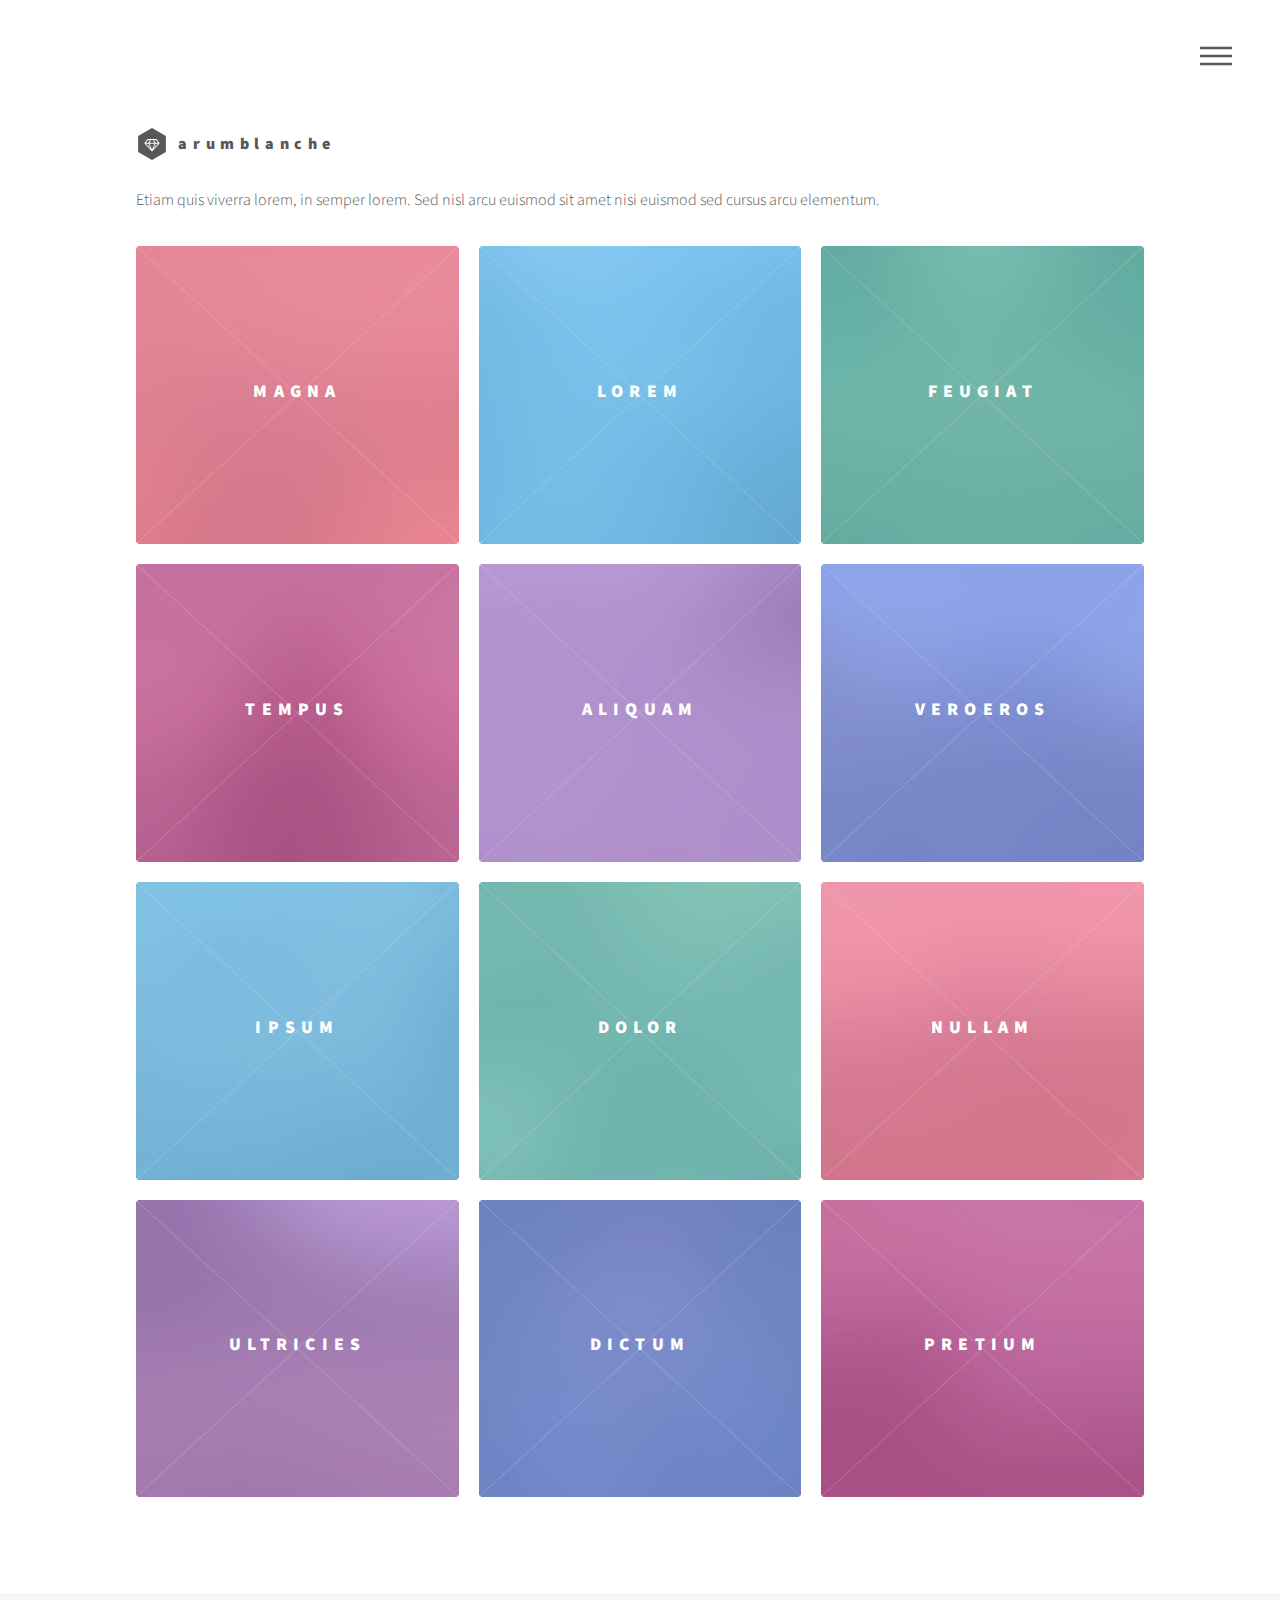
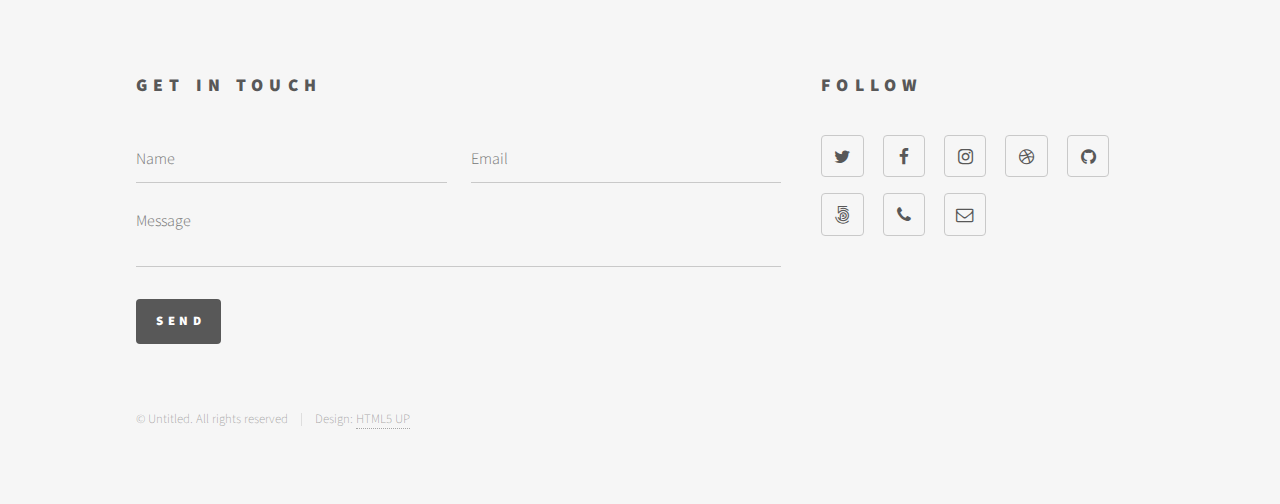
==== commit 99116f17: "index update" ====
--- a/index.html
+++ b/index.html
@@ -54,7 +54,7 @@
 								<!-- 
 								<h1>This is Phantom, a free, fully responsive site<br />
 								template designed by <a href="http://html5up.net">HTML5 UP</a>.</h1> --> 
-								<p>Etiam quis viverra lorem, in semper lorem. Sed nisl arcu euismod sit amet nisi euismod sed cursus arcu elementum ipsum arcu vivamus quis venenatis orci lorem ipsum et magna feugiat veroeros aliquam. Lorem ipsum dolor sit amet nullam dolore.</p>
+								<p>Etiam quis viverra lorem, in semper lorem. Sed nisl arcu euismod sit amet nisi euismod sed cursus arcu elementum.</p>
 							</header>
 							<section class="tiles">
 								<article class="style1">
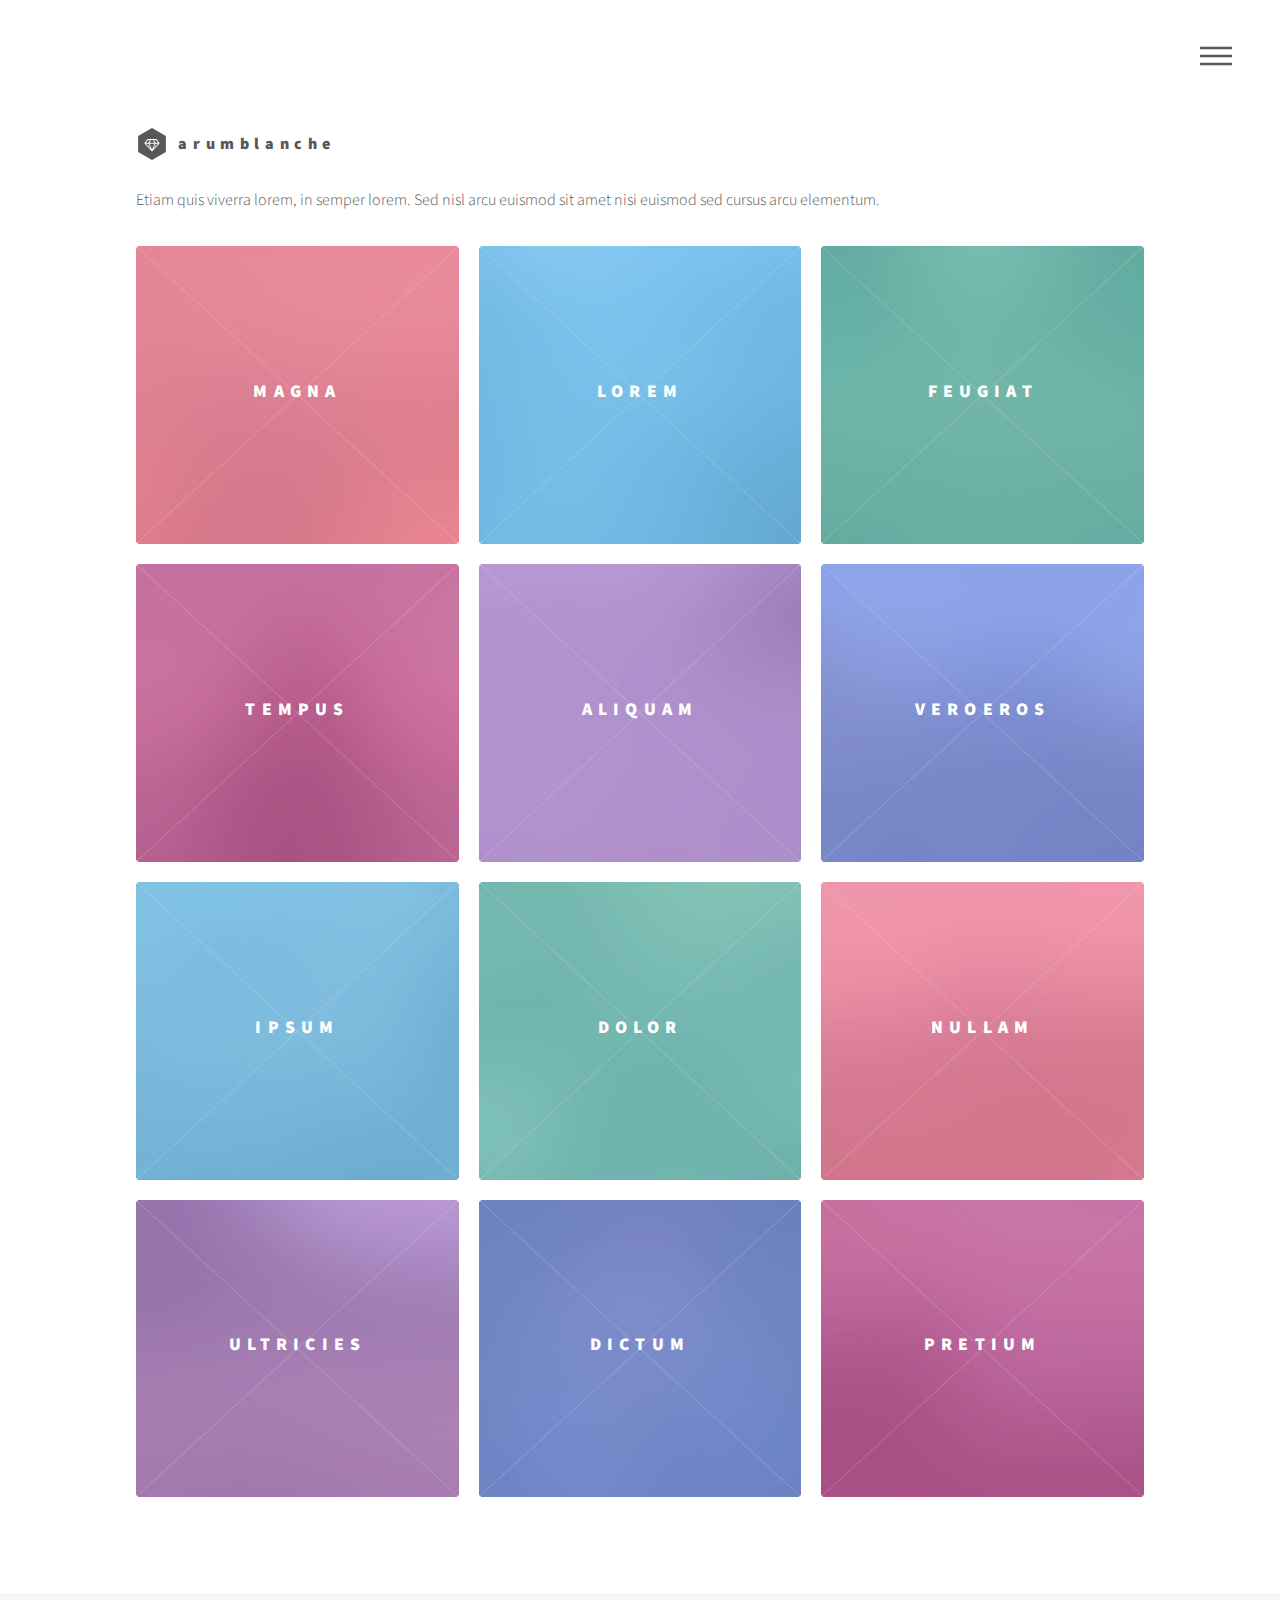
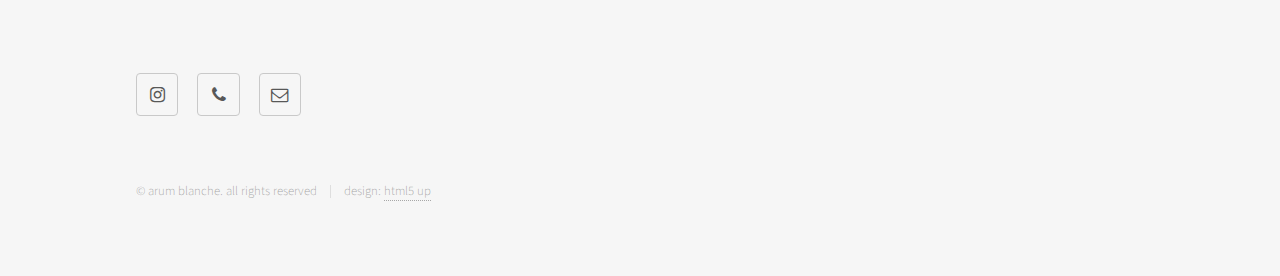
==== commit 9358c9da: "footer update" ====
--- a/index.html
+++ b/index.html
@@ -196,6 +196,7 @@
 				<!-- Footer -->
 					<footer id="footer">
 						<div class="inner">
+							<!--
 							<section>
 								<h2>Get in touch</h2>
 								<form method="post" action="#">
@@ -214,22 +215,22 @@
 										<li><input type="submit" value="Send" class="primary" /></li>
 									</ul>
 								</form>
-							</section>
+							</section>-->
 							<section>
-								<h2>Follow</h2>
+								<!--<h2>Follow</h2>-->
 								<ul class="icons">
-									<li><a href="#" class="icon style2 fa-twitter"><span class="label">Twitter</span></a></li>
-									<li><a href="#" class="icon style2 fa-facebook"><span class="label">Facebook</span></a></li>
+									<!--<li><a href="#" class="icon style2 fa-twitter"><span class="label">Twitter</span></a></li>-->
+									<!--<li><a href="#" class="icon style2 fa-facebook"><span class="label">Facebook</span></a></li>-->
 									<li><a href="#" class="icon style2 fa-instagram"><span class="label">Instagram</span></a></li>
-									<li><a href="#" class="icon style2 fa-dribbble"><span class="label">Dribbble</span></a></li>
-									<li><a href="#" class="icon style2 fa-github"><span class="label">GitHub</span></a></li>
-									<li><a href="#" class="icon style2 fa-500px"><span class="label">500px</span></a></li>
+									<!--<li><a href="#" class="icon style2 fa-dribbble"><span class="label">Dribbble</span></a></li>-->
+									<!--<li><a href="#" class="icon style2 fa-github"><span class="label">GitHub</span></a></li>-->
+									<!--<li><a href="#" class="icon style2 fa-500px"><span class="label">500px</span></a></li>-->
 									<li><a href="#" class="icon style2 fa-phone"><span class="label">Phone</span></a></li>
 									<li><a href="#" class="icon style2 fa-envelope-o"><span class="label">Email</span></a></li>
 								</ul>
 							</section>
 							<ul class="copyright">
-								<li>&copy; Untitled. All rights reserved</li><li>Design: <a href="http://html5up.net">HTML5 UP</a></li>
+								<li>&copy; arum blanche. all rights reserved</li><li>design: <a href="http://html5up.net">html5 up</a></li>
 							</ul>
 						</div>
 					</footer>
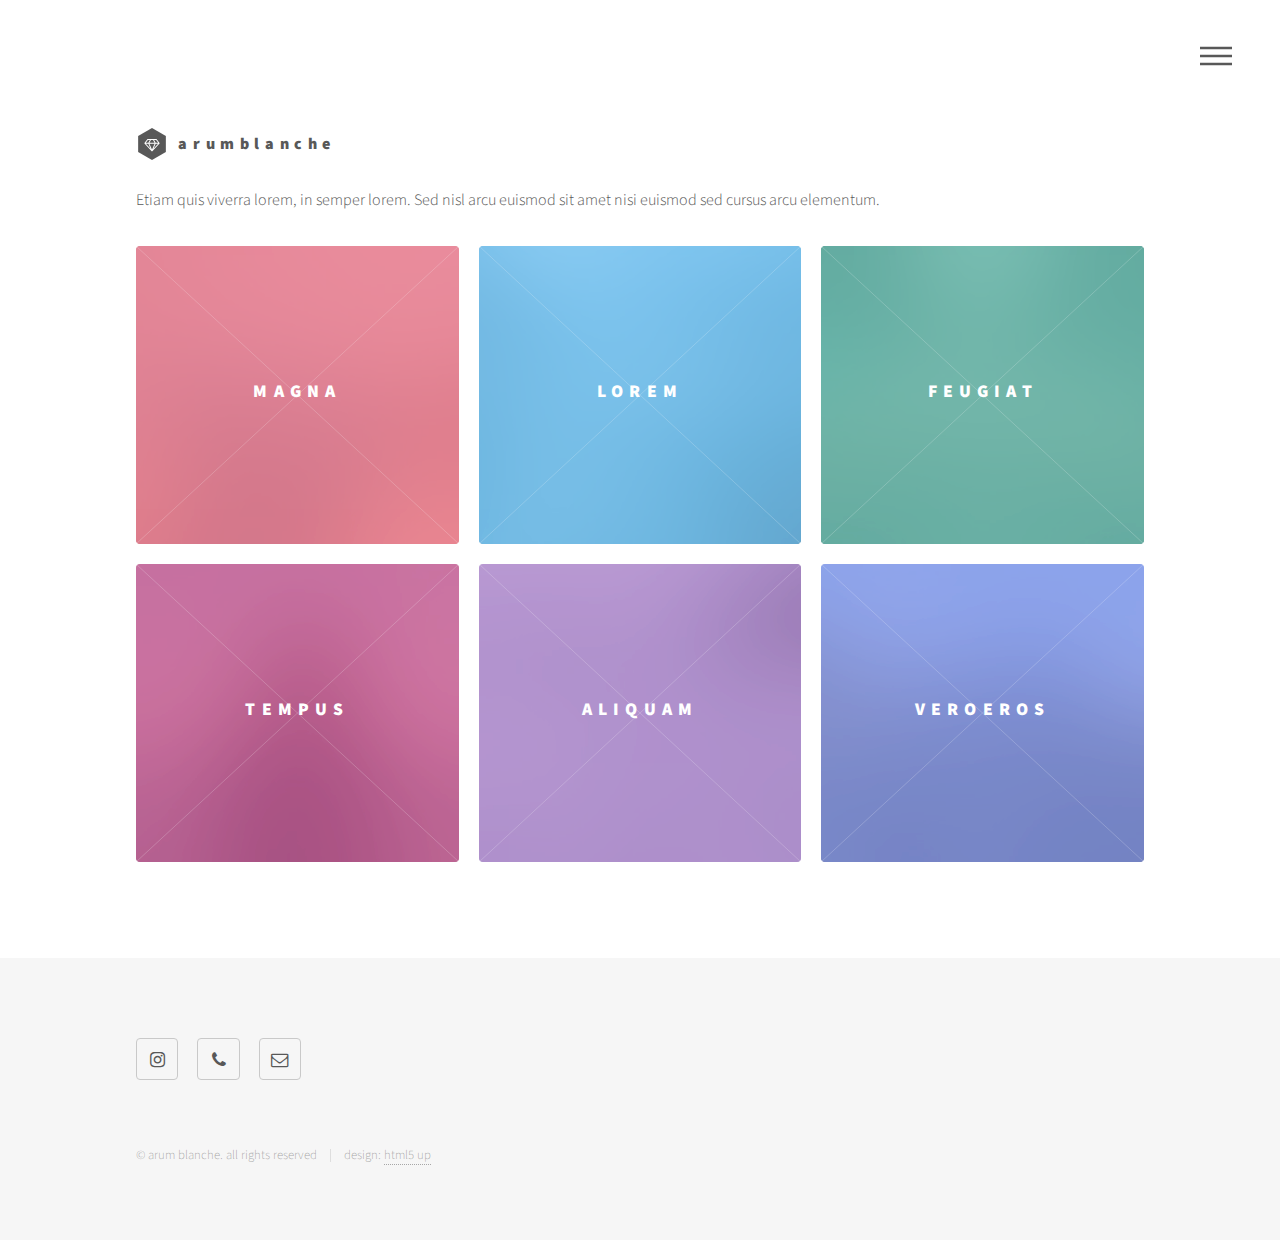
==== commit e3b7aafb: "item update" ====
--- a/index.html
+++ b/index.html
@@ -123,6 +123,7 @@
 										</div>
 									</a>
 								</article>
+								<!--
 								<article class="style2">
 									<span class="image">
 										<img src="images/pic07.jpg" alt="" />
@@ -189,6 +190,7 @@
 										</div>
 									</a>
 								</article>
+								-->
 							</section>
 						</div>
 					</div>
